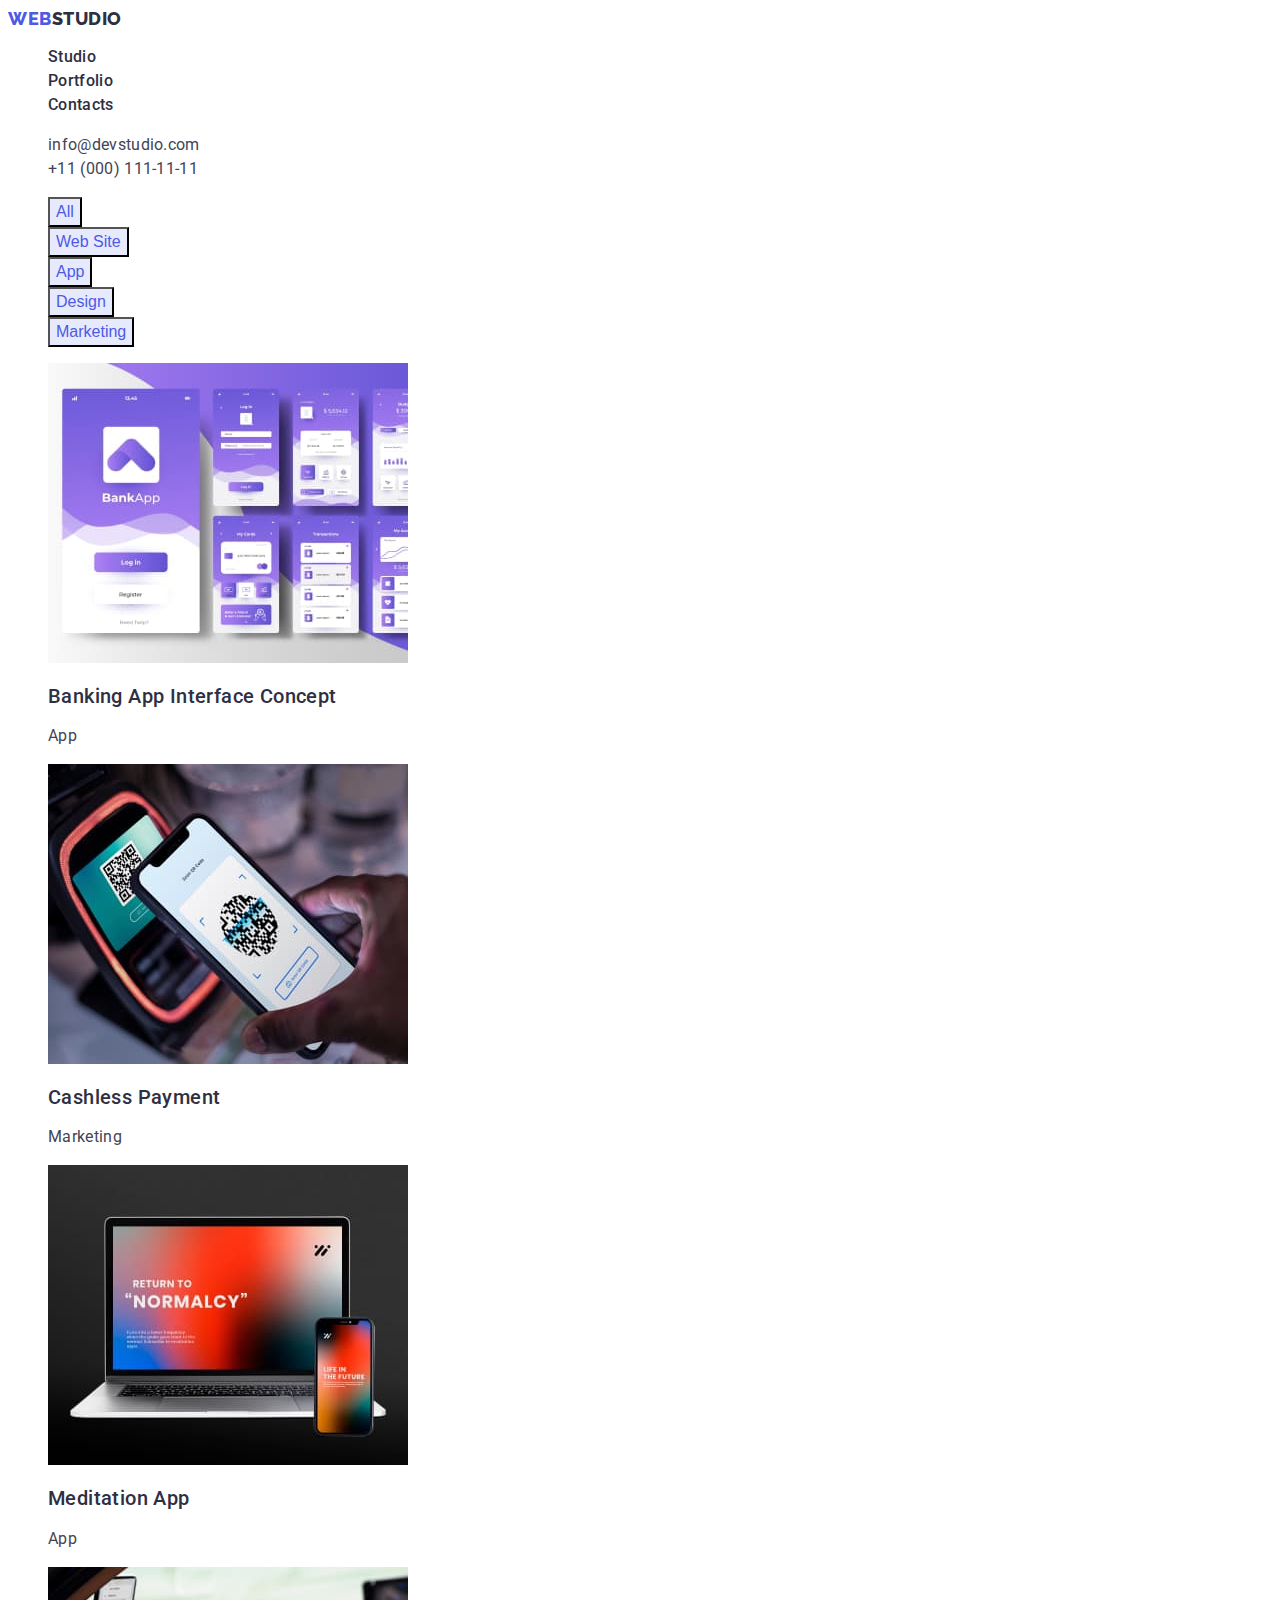
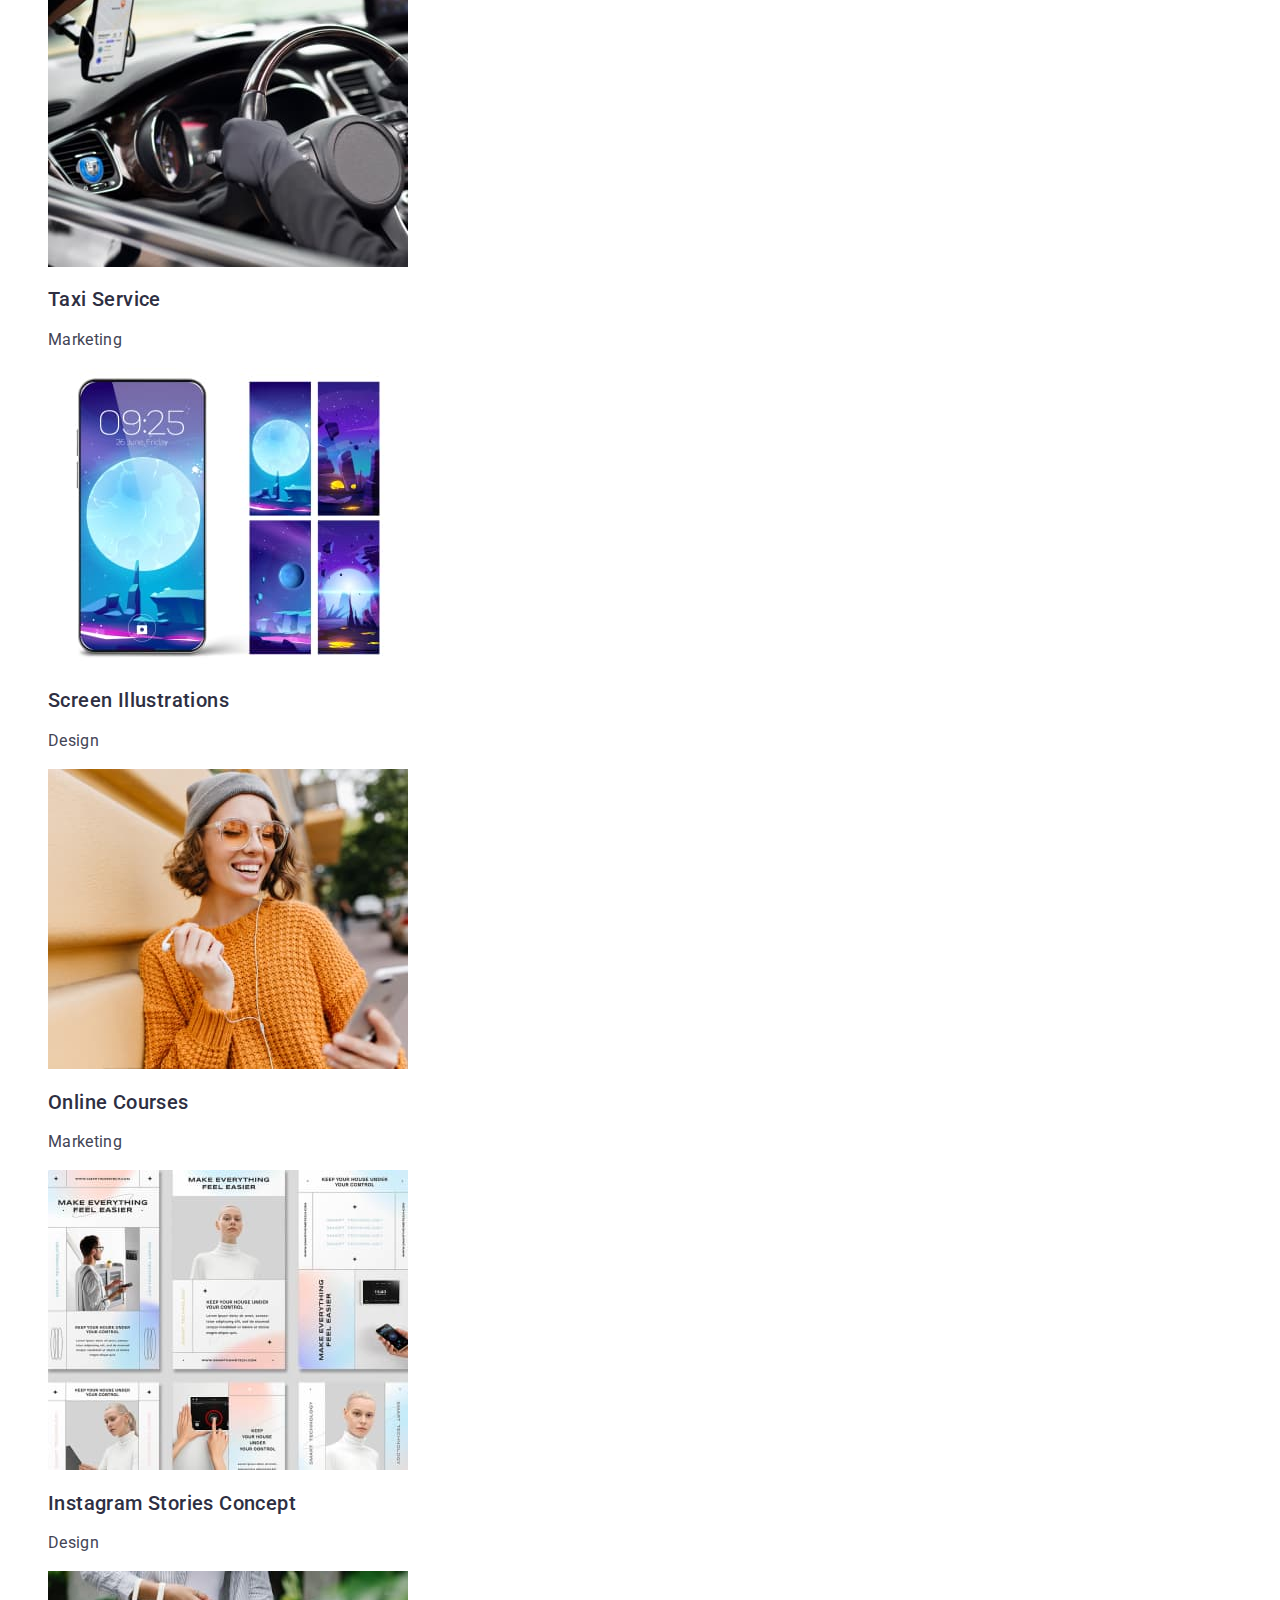
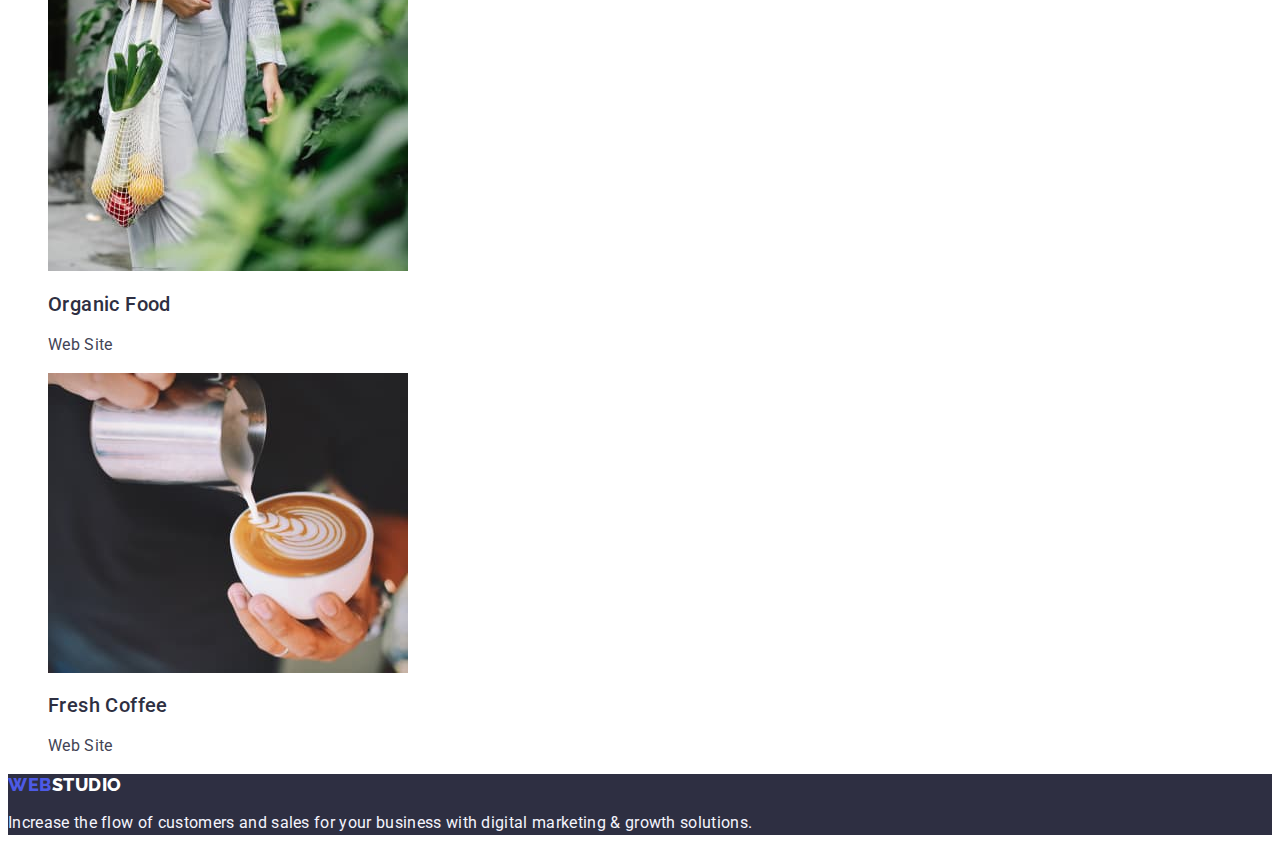
==== portfolio.html @ 4d7aeae1 "work on mistakes page 2" ====
<!DOCTYPE html>
<html lang="en">
  <head>
    <meta charset="utf-8" />
    <meta http-equiv="X-UA-Compatible" content="IE=edge" />
    <meta name="viewport" content="width-device-width, initial-scale-1.0" />
    <meta name="description" content="Effective Solutions for Your Business" />

    <link rel="preconnect" href="https://fonts.googleapis.com" />
    <link rel="preconnect" href="https://fonts.gstatic.com" crossorigin />
    <link
      href="https://fonts.googleapis.com/css2?family=Raleway:wght@800&family=Roboto:wght@400;500;700;900&display=swap"
      rel="stylesheet"
    />

    <link rel="stylesheet" href="./CSS/styles.css" />
    <title>Web Studio</title>
  </head>

  <body class="body">
    <!--Header section-->
    <header>
      <nav>
        <a class="logo link" href="./index.html"
          >Web<span class="logo-span link">Studio</span></a
        >
        <ul class="list">
          <li>
            <a class="header-nav link" href="./index.html">Studio</a>
          </li>
          <li>
            <a class="header-nav link" href="./portfolio.html">Portfolio</a>
          </li>
          <li>
            <a class="header-nav link" href="">Contacts</a>
          </li>
        </ul>
      </nav>

      <address>
        <ul class="list">
          <li>
            <a class="header-adress link" href="mailto:info@devstudio.com"
              >info@devstudio.com</a
            >
          </li>
          <li>
            <a class="header-adress link" href="tel:+110001111111"
              >+11 (000) 111-11-11</a
            >
          </li>
        </ul>
      </address>
    </header>

    <!--Main blok-->
    <main>
      <!--<h1>Portfolio</h1>-->
      <!--Section button -->
      <section-portfolio>
        <ul class="portfolio list">
          <li><button type="button" class="button">All</button></li>
          <li><button type="button" class="button">Web Site</button></li>
          <li><button type="button" class="button">App</button></li>
          <li><button type="button" class="button">Design</button></li>
          <li><button type="button" class="button">Marketing</button></li>
        </ul>
      </section-portfolio>
      <!--Projects -->
      <section>
        <ul class="list">
          <li>
            <img
              src="./images/projects/img1.jpg"
              alt="Banking App Interface Concept"
              width="360"
              height="300"
            />
            <h2 class="projects-title">Banking App Interface Concept</h2>
            <p class="projects-text">App</p>
          </li>
          <li>
            <img
              src="./images/projects/img2.jpg"
              alt="phone screen app"
              width="360"
              height="300"
            />
            <h2 class="projects-title">Cashless Payment</h2>
            <p class="projects-text">Marketing</p>
          </li>
          <li>
            <img
              src="./images/projects/img3.jpg"
              alt="app on laptop screen"
              width="360"
              height="300"
            />
            <h2 class="projects-title">Meditation App</h2>
            <p class="projects-text">App</p>
          </li>
          <li>
            <img
              src="./images/projects/img4.jpg"
              alt="taxi salon"
              width="360"
              height="300"
            />
            <h2 class="projects-title">Taxi Service</h2>
            <p class="projects-text">Marketing</p>
          </li>
          <li>
            <img
              src="./images/projects/img5.jpg"
              alt="drawing for wallpaper on the phone"
              width="360"
              height="300"
            />
            <h2 class="projects-title">Screen Illustrations</h2>
            <p class="projects-text">Design</p>
          </li>
          <li>
            <img
              src="./images/projects/img6.jpg"
              alt="girl in an orange sweater listening to the player"
              width="360"
              height="300"
            />
            <h2 class="projects-title">Online Courses</h2>
            <p class="projects-text">Marketing</p>
          </li>
          <li>
            <img
              src="./images/projects/img7.jpg"
              alt="concept of image layout for instagram page"
              width="360"
              height="300"
            />
            <h2 class="projects-title">Instagram Stories Concept</h2>
            <p class="projects-text">Design</p>
          </li>
          <li>
            <img
              src="./images/projects/img8.jpg"
              alt="girl carries a bag with organic food"
              width="360"
              height="300"
            />
            <h2 class="projects-title">Organic Food</h2>
            <p class="projects-text">Web Site</p>
          </li>
          <li>
            <img
              src="./images/projects/img9.jpg"
              alt="barista pouring milk into a cup of coffee"
              width="360"
              height="300"
            />
            <h2 class="projects-title">Fresh Coffee</h2>
            <p class="projects-text">Web Site</p>
          </li>
        </ul>
      </section>
    </main>

    <!--Footer section-->
    <footer class="footer">
      <a class="logo link" href="./index.html"
        >Web<span class="footer-span">Studio</span></a
      >
      <p class="footer-text">
        Increase the flow of customers and sales for your business with digital
        marketing & growth solutions.
      </p>
    </footer>
  </body>
</html>
---- CSS/styles.css ----
:root {
  --logo-color: #4d5ae5;
  --pressed-state-color: #404bbf;
  --dark-blue-color: #2e2f42;
  --text-color: #434455;
  --close-to-white-color: #f4f4fd;
  --white-color: #ffffff;
}

/*PAGE 1*/
.body {
  font-family: 'Roboto', sans-serif;
  font-style: normal;
  font-weight: 400;
  background-color: var(--white-color);
}

/*header*/

.logo {
  font-family: 'Raleway';
  font-weight: 800;
  font-size: 18px;
  line-height: 1.17;
  display: flex;
  align-items: center;
  letter-spacing: 0.03em;
  text-transform: uppercase;
  color: var(--logo-color);
}

.logo-span {
  font-family: 'Raleway';
  color: var(--dark-blue-color);
}

.link {
  text-decoration: none;
}

.list {
  list-style: none;
}

.header-nav {
  font-style: normal;
  font-weight: 500;
  font-size: 16px;
  line-height: 1.5;
  letter-spacing: 0.02em;
  color: var(--dark-blue-color);
}

.header-nav:hover,
.header-nav:focus {
  color: var(--pressed-state-color);
}

.header-adress {
  font-style: normal;
  font-weight: 400;
  font-size: 16px;
  line-height: 1.5;
  letter-spacing: 0.02em;
  color: var(--text-color);
}

.header-adress:hover,
.header-adress:focus {
  color: var(--pressed-state-color);
}

/*main*/

.hero {
  background-color: var(--dark-blue-color);
}

.hero-title {
  font-style: normal;
  font-weight: 700;
  font-size: 56px;
  line-height: 1.07;
  text-align: center;
  letter-spacing: 0.02em;
  color: var(--white-color);
}

.hero-button {
  font-family: 'Roboto', sans-serif;
  font-style: normal;
  font-weight: 500;
  font-size: 16px;
  line-height: 1.5;
  letter-spacing: 0.04em;
  color: var(--white-color);
  background-color: var(--logo-color);
  cursor: pointer;
}

.hero-button:hover,
.hero-button:focus {
  background-color: var(--pressed-state-color);
}

.advantages-title {
  font-weight: 500;
  font-size: 20px;
  line-height: 1.2;
  letter-spacing: 0.02em;
  color: var(--dark-blue-color);
}

.advantages-text {
  font-weight: 400;
  font-size: 16px;
  line-height: 1.5;
  letter-spacing: 0.02em;
  color: var(--text-color);
}

.image-title {
  font-weight: 700;
  font-size: 36px;
  line-height: 1.11;
  text-align: center;
  letter-spacing: 0.02em;
  text-transform: capitalize;
  color: var(--dark-blue-color);
}

.team {
  background-color: var(--close-to-white-color);
}

.team-title {
  font-weight: 700;
  font-size: 36px;
  line-height: 1.11;
  text-align: center;
  letter-spacing: 0.02em;
  text-transform: capitalize;
  color: var(--dark-blue-color);
}

.team-names {
  font-weight: 500;
  font-size: 20px;
  line-height: 1.2;
  letter-spacing: 0.02em;
  color: var(--dark-blue-color);
}

.team-position {
  font-weight: 400;
  font-size: 16px;
  line-height: 1.5;
  letter-spacing: 0.02em;
  color: var(--text-color);
}

.team-list-color {
  background-color: var(--white-color);
}

/*footer*/

.footer {
  background-color: var(--dark-blue-color);
}

.footer-span {
  color: var(--white-color);
}

.footer-text {
  font-weight: 400;
  font-size: 16px;
  line-height: 1.5;
  letter-spacing: 0.02em;
  color: var(--close-to-white-color);
}

/*PAGE 2*/

.portfolio .button {
  font-style: normal;
  font-weight: 500;
  font-size: 16px;
  line-height: 24px;
  color: #4d5ae5;
  background-color: #e7e9fc;
}

.portfolio .button:hover,
.portfolio .button:active {
  font-style: normal;
  font-weight: 500;
  font-size: 16px;
  line-height: 24px;
  color: #ffffff;
  background-color: #404bbf;
}

.projects-title {
  font-weight: 500;
  font-size: 20px;
  line-height: 1.2;
  letter-spacing: 0.02em;
  color: var(--dark-blue-color);
}

.projects-text {
  font-weight: 400;
  font-size: 16px;
  line-height: 1.5;
  letter-spacing: 0.02em;
  color: var(--text-color);
}
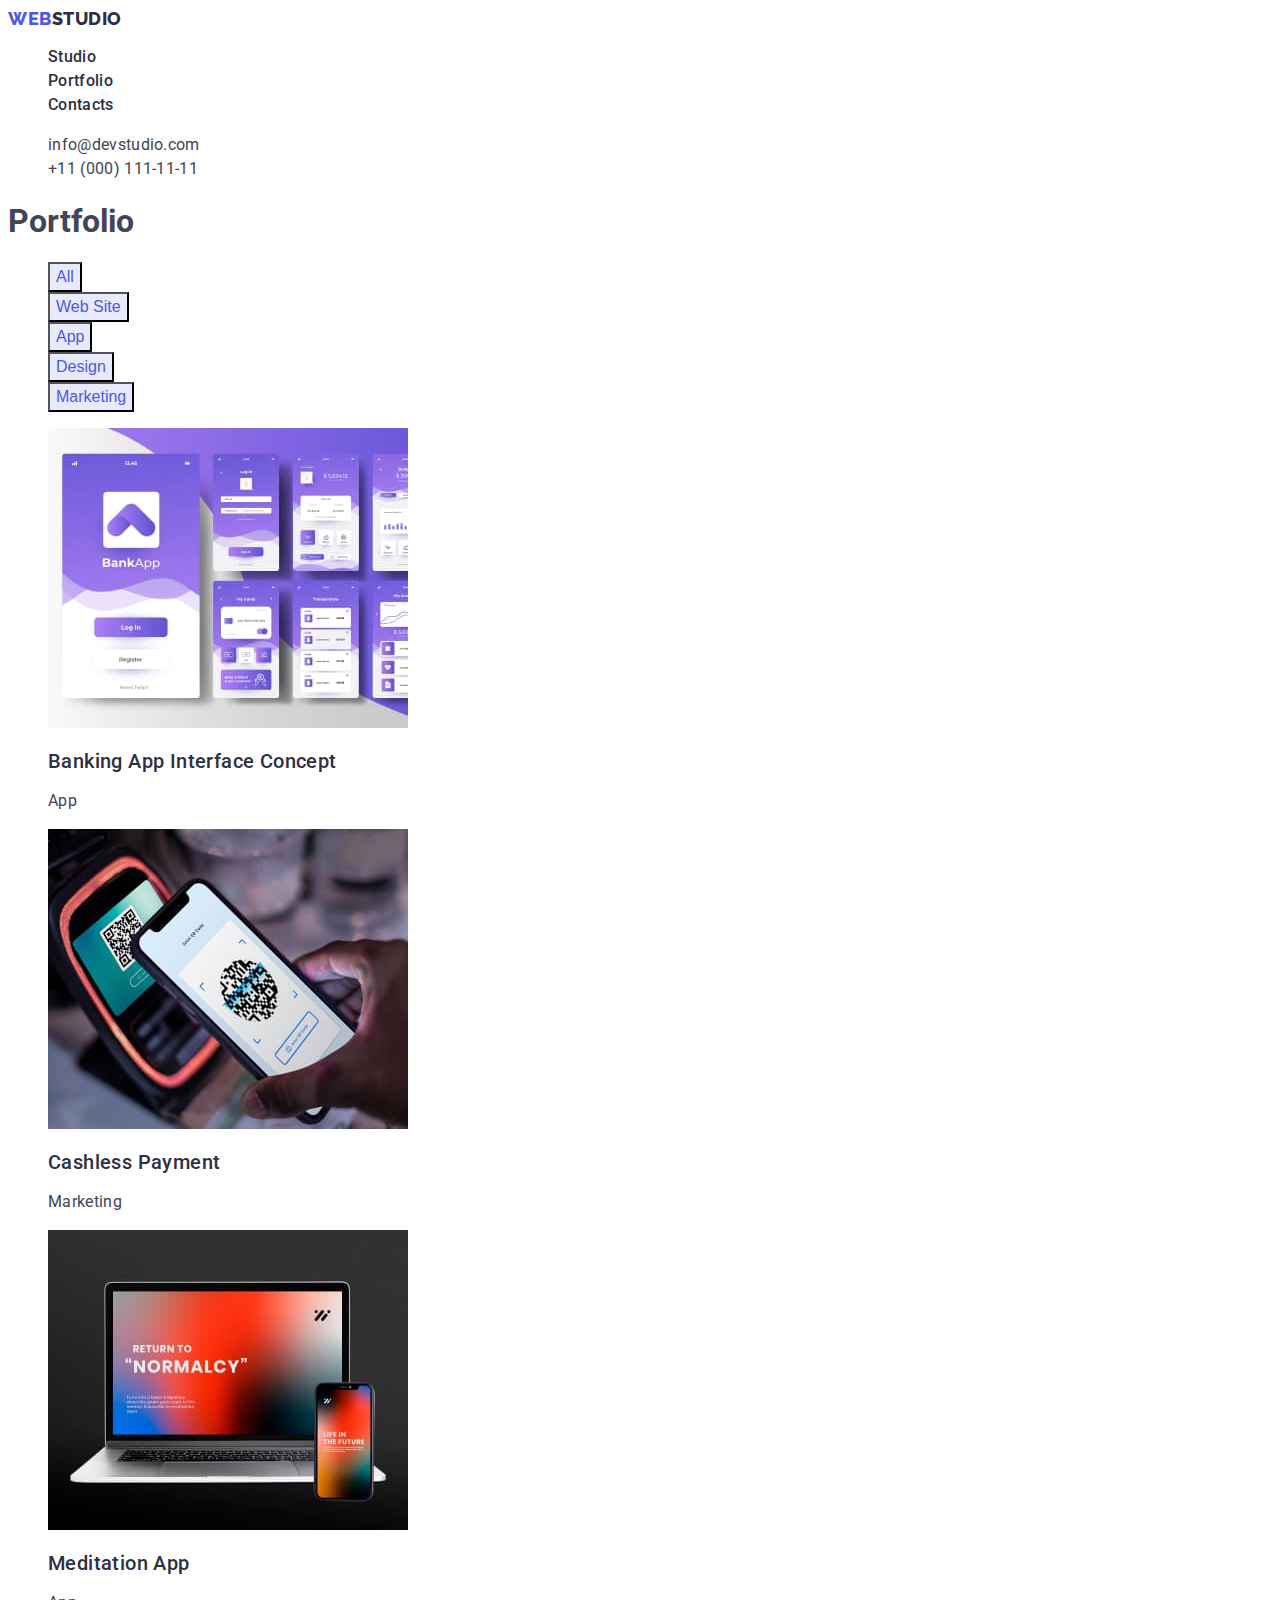
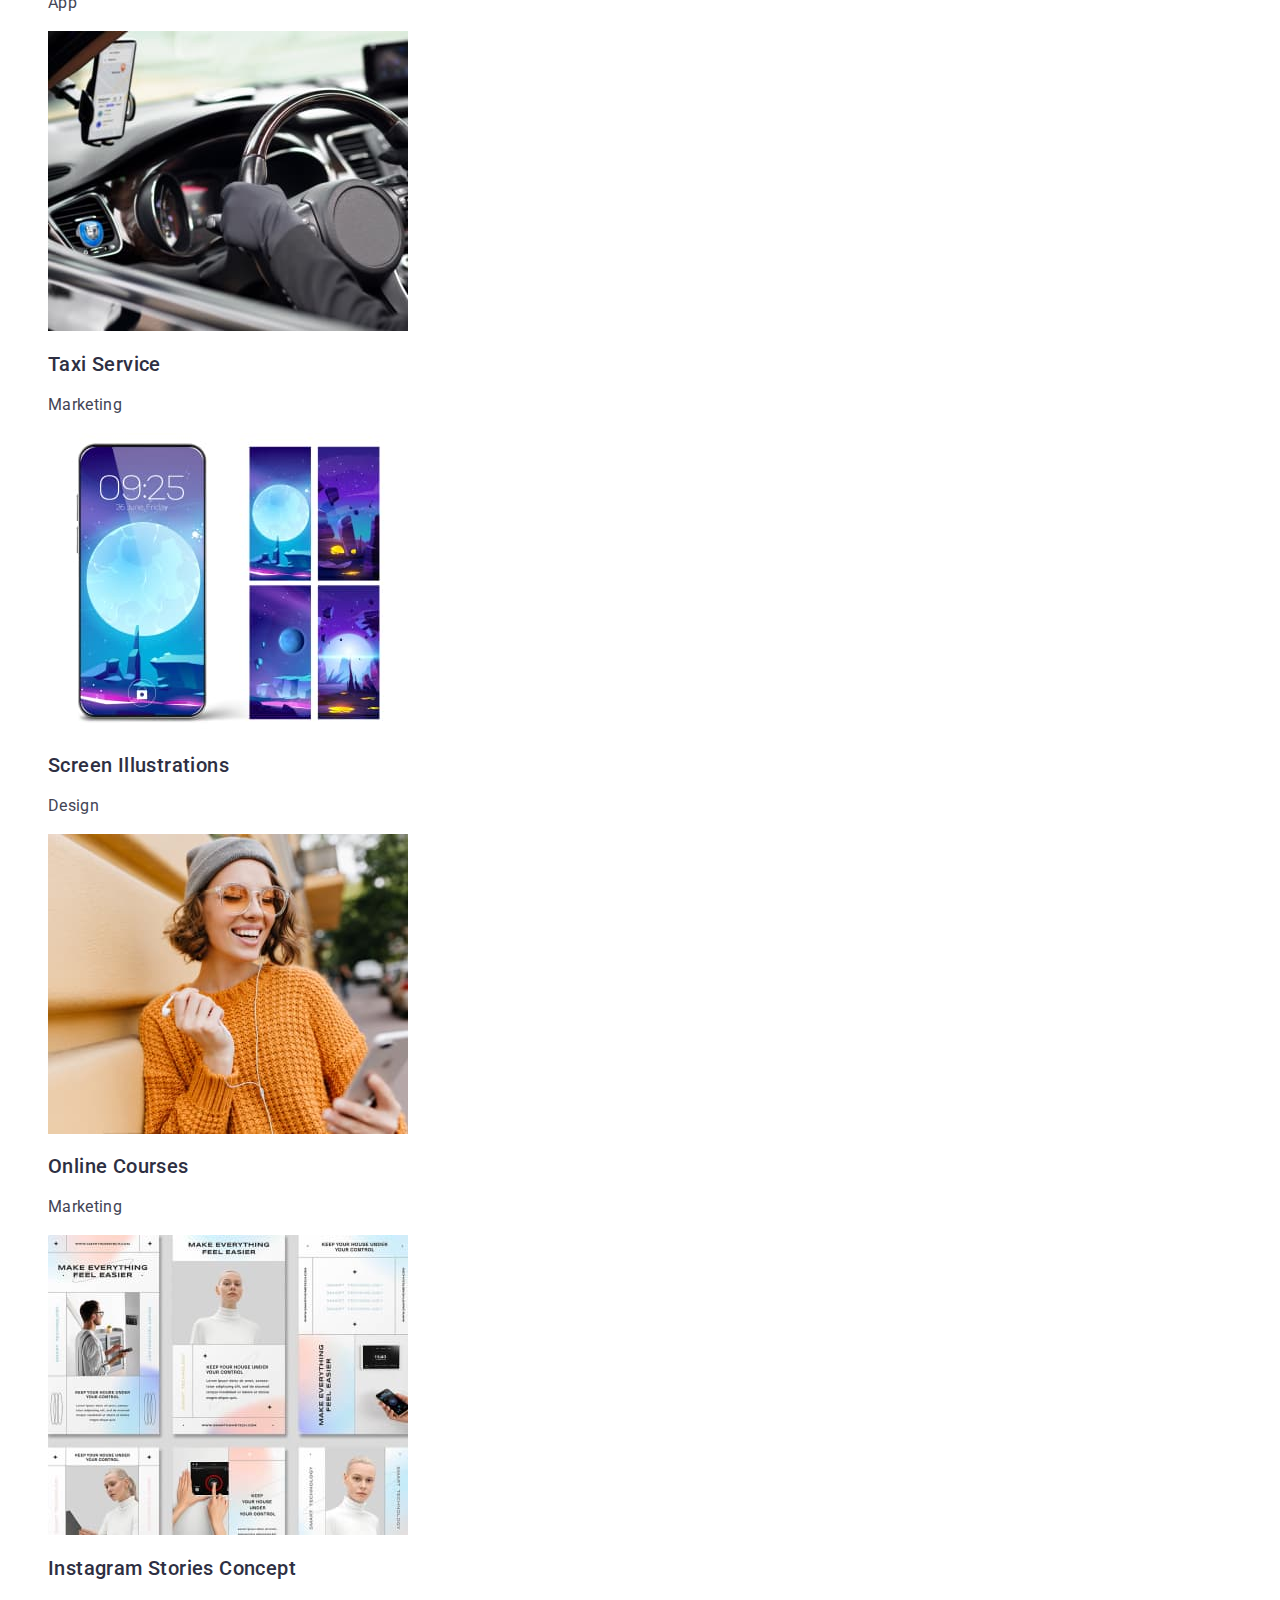
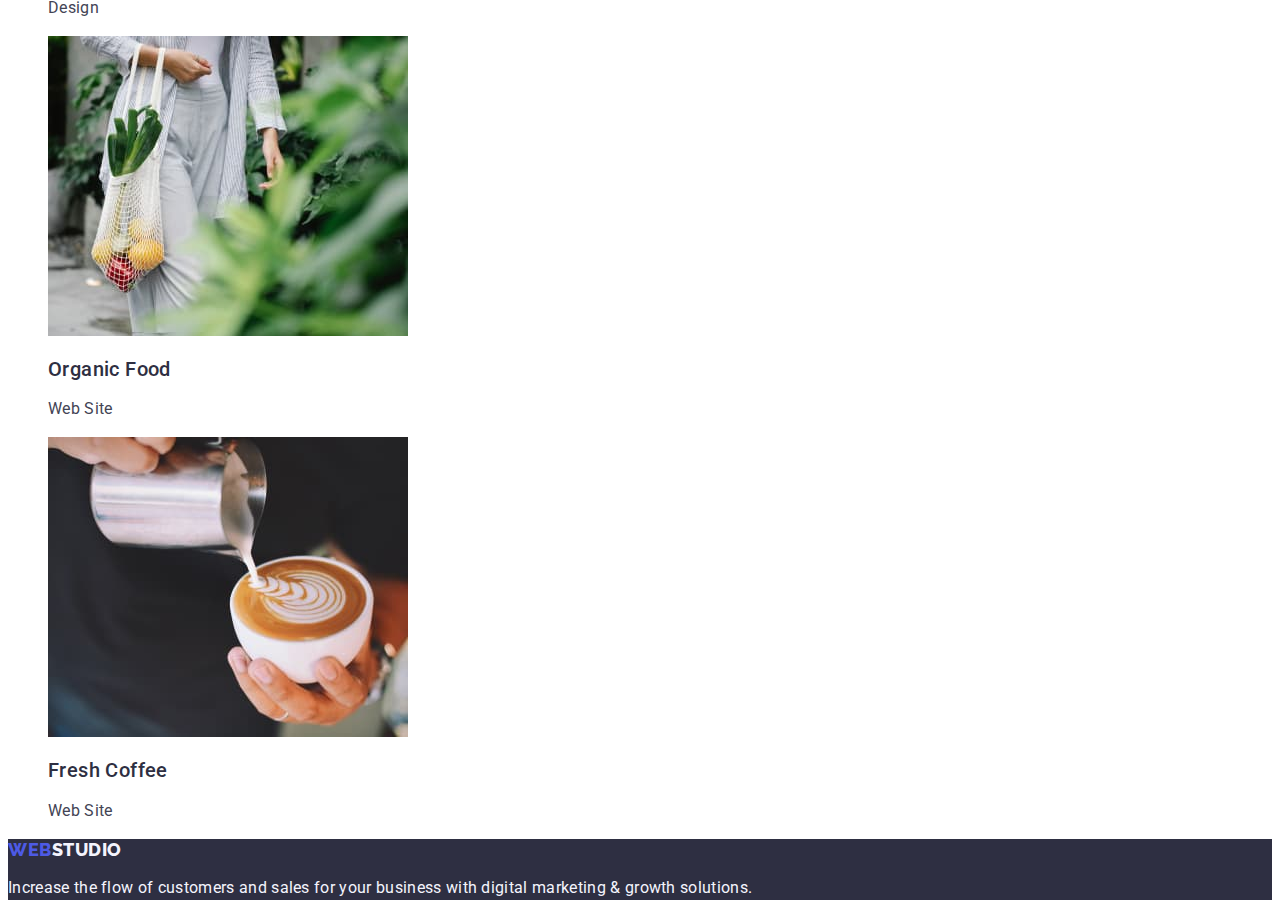
==== commit 2a8e06c7: "w o m 5" ====
--- a/portfolio.html
+++ b/portfolio.html
@@ -37,7 +37,7 @@
         </ul>
       </nav>
 
-      <address>
+      <address class="adress-style">
         <ul class="list">
           <li>
             <a class="header-adress link" href="mailto:info@devstudio.com"
@@ -55,7 +55,7 @@
 
     <!--Main blok-->
     <main>
-      <!--<h1>Portfolio</h1>-->
+      <h1>Portfolio</h1>
       <!--Section button -->
       <section-portfolio>
         <ul class="portfolio list">
--- a/CSS/styles.css
+++ b/CSS/styles.css
@@ -12,13 +12,14 @@
   font-family: 'Roboto', sans-serif;
   font-style: normal;
   font-weight: 400;
+  color: var(--text-color);
   background-color: var(--white-color);
 }
 
 /*header*/
 
 .logo {
-  font-family: 'Raleway';
+  font-family: 'Raleway', sans-serif;
   font-weight: 800;
   font-size: 18px;
   line-height: 1.17;
@@ -56,8 +57,11 @@
   color: var(--pressed-state-color);
 }
 
+.adress-style {
+  font-style: normal;
+}
+
 .header-adress {
-  font-style: normal;
   font-weight: 400;
   font-size: 16px;
   line-height: 1.5;
@@ -170,7 +174,7 @@
 }
 
 .footer-span {
-  color: var(--white-color);
+  color: var(--close-to-white-color);
 }
 
 .footer-text {
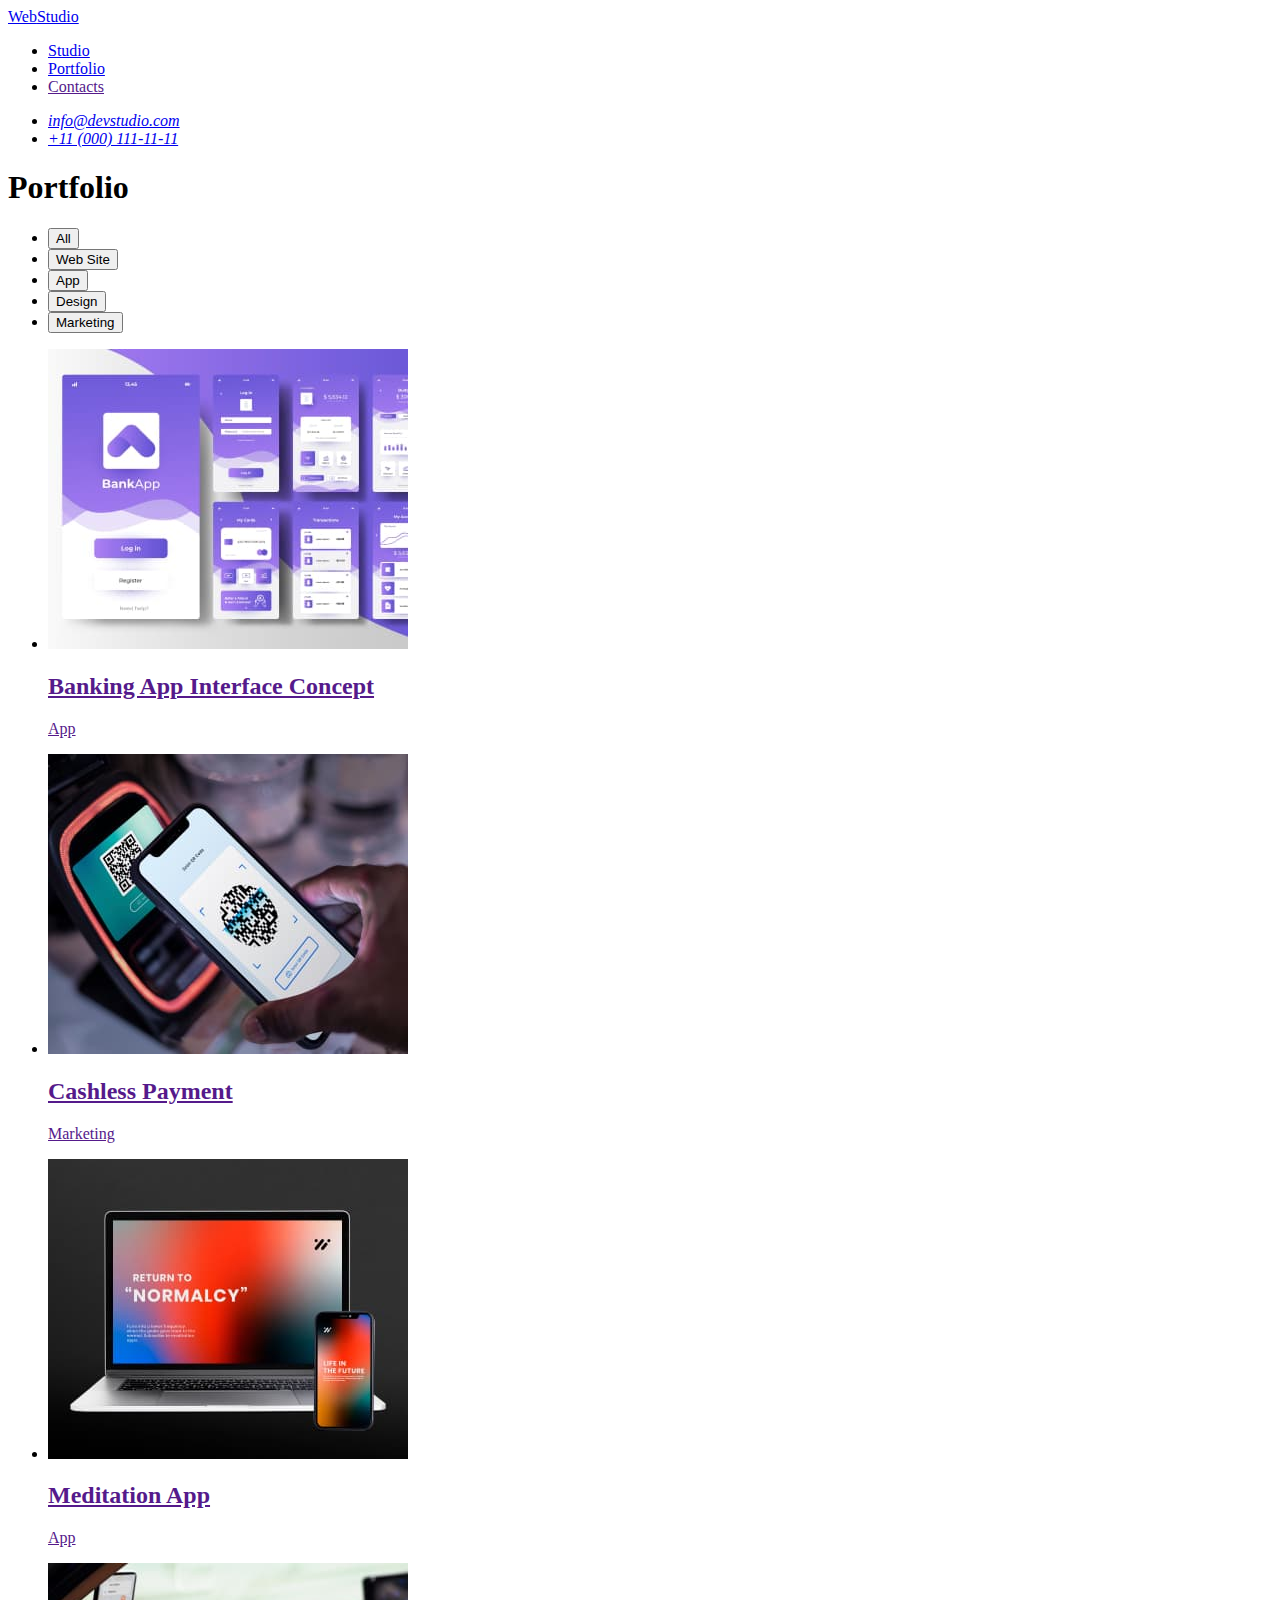
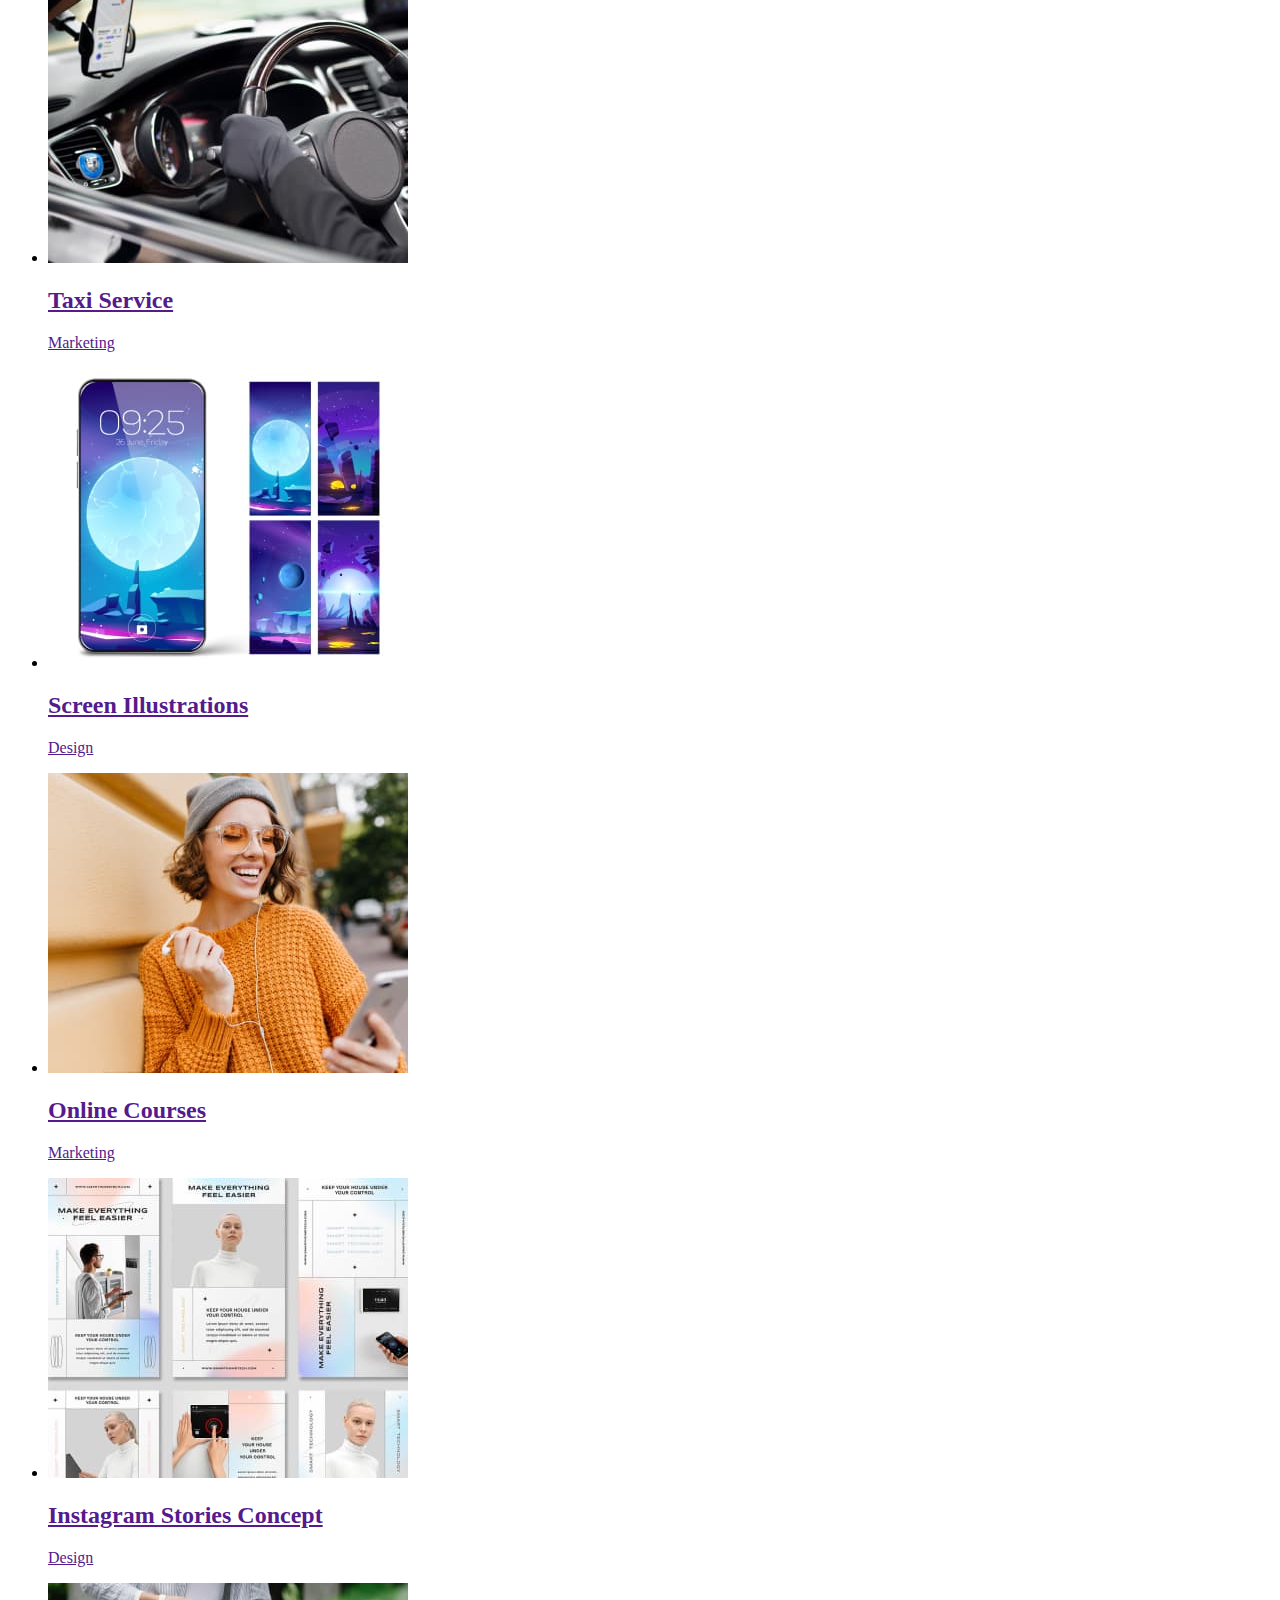
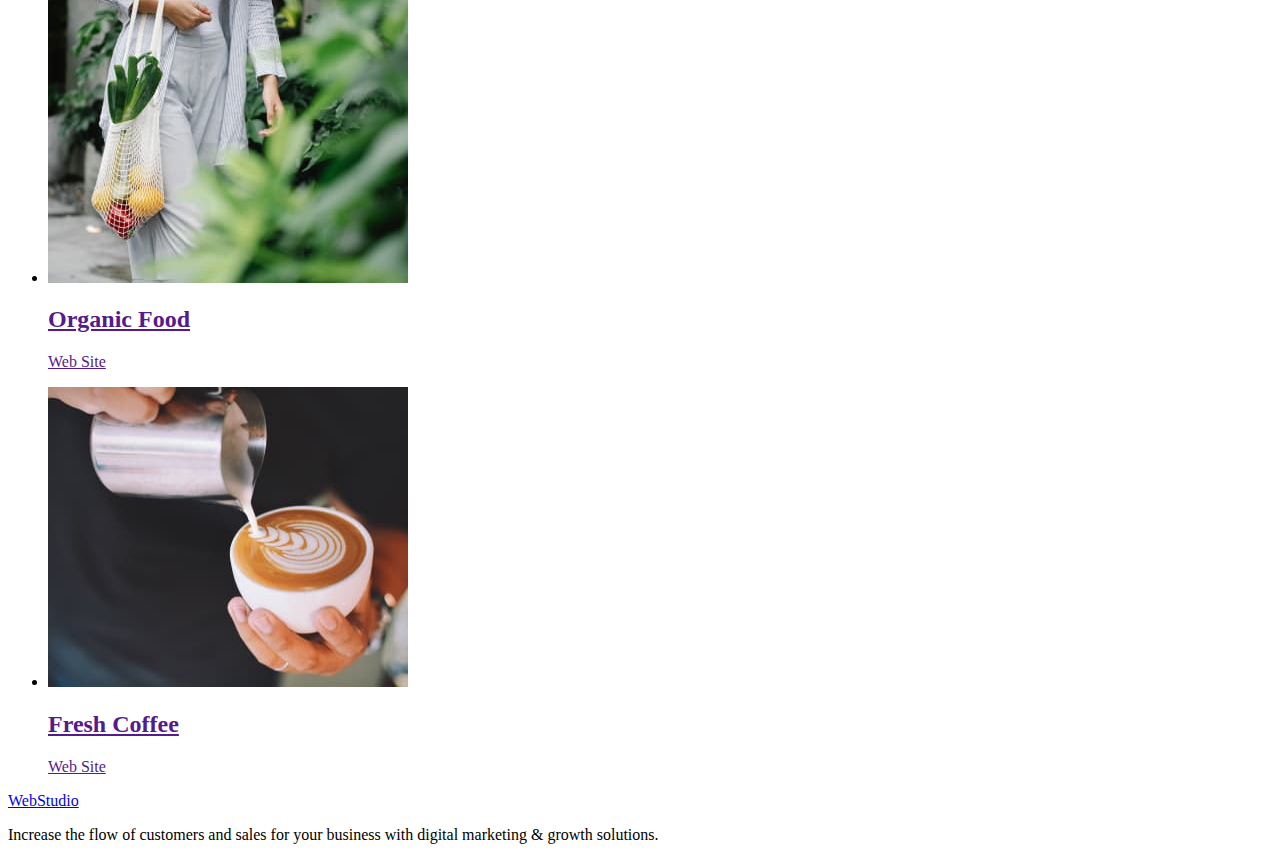
==== commit abea422c: "+ link css" ====
--- a/portfolio.html
+++ b/portfolio.html
@@ -13,11 +13,11 @@
       rel="stylesheet"
     />
 
-    <link rel="stylesheet" href="./CSS/styles.css" />
+    <link rel="stylesheet" href="./css/styles.css" />
     <title>Web Studio</title>
   </head>
 
-  <body class="body">
+  <body>
     <!--Header section-->
     <header>
       <nav>
@@ -55,9 +55,10 @@
 
     <!--Main blok-->
     <main>
-      <h1>Portfolio</h1>
-      <!--Section button -->
-      <section-portfolio>
+      <section>
+        <h1>Portfolio</h1>
+        <!--Section button -->
+
         <ul class="portfolio list">
           <li><button type="button" class="button">All</button></li>
           <li><button type="button" class="button">Web Site</button></li>
@@ -65,99 +66,126 @@
           <li><button type="button" class="button">Design</button></li>
           <li><button type="button" class="button">Marketing</button></li>
         </ul>
-      </section-portfolio>
-      <!--Projects -->
-      <section>
+
+        <!--Projects -->
+
         <ul class="list">
           <li>
-            <img
-              src="./images/projects/img1.jpg"
-              alt="Banking App Interface Concept"
-              width="360"
-              height="300"
-            />
-            <h2 class="projects-title">Banking App Interface Concept</h2>
-            <p class="projects-text">App</p>
-          </li>
-          <li>
-            <img
-              src="./images/projects/img2.jpg"
-              alt="phone screen app"
-              width="360"
-              height="300"
-            />
-            <h2 class="projects-title">Cashless Payment</h2>
-            <p class="projects-text">Marketing</p>
-          </li>
-          <li>
-            <img
-              src="./images/projects/img3.jpg"
-              alt="app on laptop screen"
-              width="360"
-              height="300"
-            />
-            <h2 class="projects-title">Meditation App</h2>
-            <p class="projects-text">App</p>
-          </li>
-          <li>
-            <img
-              src="./images/projects/img4.jpg"
-              alt="taxi salon"
-              width="360"
-              height="300"
-            />
-            <h2 class="projects-title">Taxi Service</h2>
-            <p class="projects-text">Marketing</p>
-          </li>
-          <li>
-            <img
-              src="./images/projects/img5.jpg"
-              alt="drawing for wallpaper on the phone"
-              width="360"
-              height="300"
-            />
-            <h2 class="projects-title">Screen Illustrations</h2>
-            <p class="projects-text">Design</p>
-          </li>
-          <li>
-            <img
-              src="./images/projects/img6.jpg"
-              alt="girl in an orange sweater listening to the player"
-              width="360"
-              height="300"
-            />
-            <h2 class="projects-title">Online Courses</h2>
-            <p class="projects-text">Marketing</p>
-          </li>
-          <li>
-            <img
-              src="./images/projects/img7.jpg"
-              alt="concept of image layout for instagram page"
-              width="360"
-              height="300"
-            />
-            <h2 class="projects-title">Instagram Stories Concept</h2>
-            <p class="projects-text">Design</p>
-          </li>
-          <li>
-            <img
-              src="./images/projects/img8.jpg"
-              alt="girl carries a bag with organic food"
-              width="360"
-              height="300"
-            />
-            <h2 class="projects-title">Organic Food</h2>
-            <p class="projects-text">Web Site</p>
-          </li>
-          <li>
-            <img
-              src="./images/projects/img9.jpg"
-              alt="barista pouring milk into a cup of coffee"
-              width="360"
-              height="300"
-            />
-            <h2 class="projects-title">Fresh Coffee</h2>
-            <p class="projects-text">Web Site</p>
+            <a class="link" href="">
+              <img
+                class="link"
+                src="./images/projects/img1.jpg"
+                alt="Banking App Interface Concept"
+                width="360"
+                height="300"
+              />
+              <h2 class="projects-title">Banking App Interface Concept</h2>
+              <p class="projects-text">App</p>
+            </a>
+          </li>
+          <li>
+            <a class="link" href="">
+              <img
+                class="link"
+                src="./images/projects/img2.jpg"
+                alt="phone screen app"
+                width="360"
+                height="300"
+              />
+              <h2 class="projects-title">Cashless Payment</h2>
+              <p class="projects-text">Marketing</p>
+            </a>
+          </li>
+          <li>
+            <a class="link" href="">
+              <img
+                class="link"
+                src="./images/projects/img3.jpg"
+                alt="app on laptop screen"
+                width="360"
+                height="300"
+              />
+              <h2 class="projects-title">Meditation App</h2>
+              <p class="projects-text">App</p>
+            </a>
+          </li>
+          <li>
+            <a class="link" href="">
+              <img
+                class="link"
+                src="./images/projects/img4.jpg"
+                alt="taxi salon"
+                width="360"
+                height="300"
+              />
+              <h2 class="projects-title">Taxi Service</h2>
+              <p class="projects-text">Marketing</p>
+            </a>
+          </li>
+          <li>
+            <a class="link" href="">
+              <img
+                class="link"
+                src="./images/projects/img5.jpg"
+                alt="drawing for wallpaper on the phone"
+                width="360"
+                height="300"
+              />
+              <h2 class="projects-title">Screen Illustrations</h2>
+              <p class="projects-text">Design</p>
+            </a>
+          </li>
+          <li>
+            <a class="link" href="">
+              <img
+                class="link"
+                src="./images/projects/img6.jpg"
+                alt="girl in an orange sweater listening to the player"
+                width="360"
+                height="300"
+              />
+              <h2 class="projects-title">Online Courses</h2>
+              <p class="projects-text">Marketing</p>
+            </a>
+          </li>
+          <li>
+            <a class="link" href="">
+              <img
+                class="link"
+                src="./images/projects/img7.jpg"
+                alt="concept of image layout for instagram page"
+                width="360"
+                height="300"
+              />
+              <h2 class="projects-title">Instagram Stories Concept</h2>
+              <p class="projects-text">Design</p>
+            </a>
+          </li>
+          <li>
+            <a class="link" href="">
+              <img
+                class="link"
+                src="./images/projects/img8.jpg"
+                alt="girl carries a bag with organic food"
+                width="360"
+                height="300"
+              />
+              <h2 class="projects-title">Organic Food</h2>
+              <p class="projects-text">Web Site</p>
+            </a>
+          </li>
+          <li>
+            <a class="link" href="">
+              <img
+                class="link"
+                src="./images/projects/img9.jpg"
+                alt="barista pouring milk into a cup of coffee"
+                width="360"
+                height="300"
+              />
+              <h2 class="projects-title">Fresh Coffee</h2>
+              <p class="projects-text">Web Site</p>
+            </a>
           </li>
         </ul>
       </section>
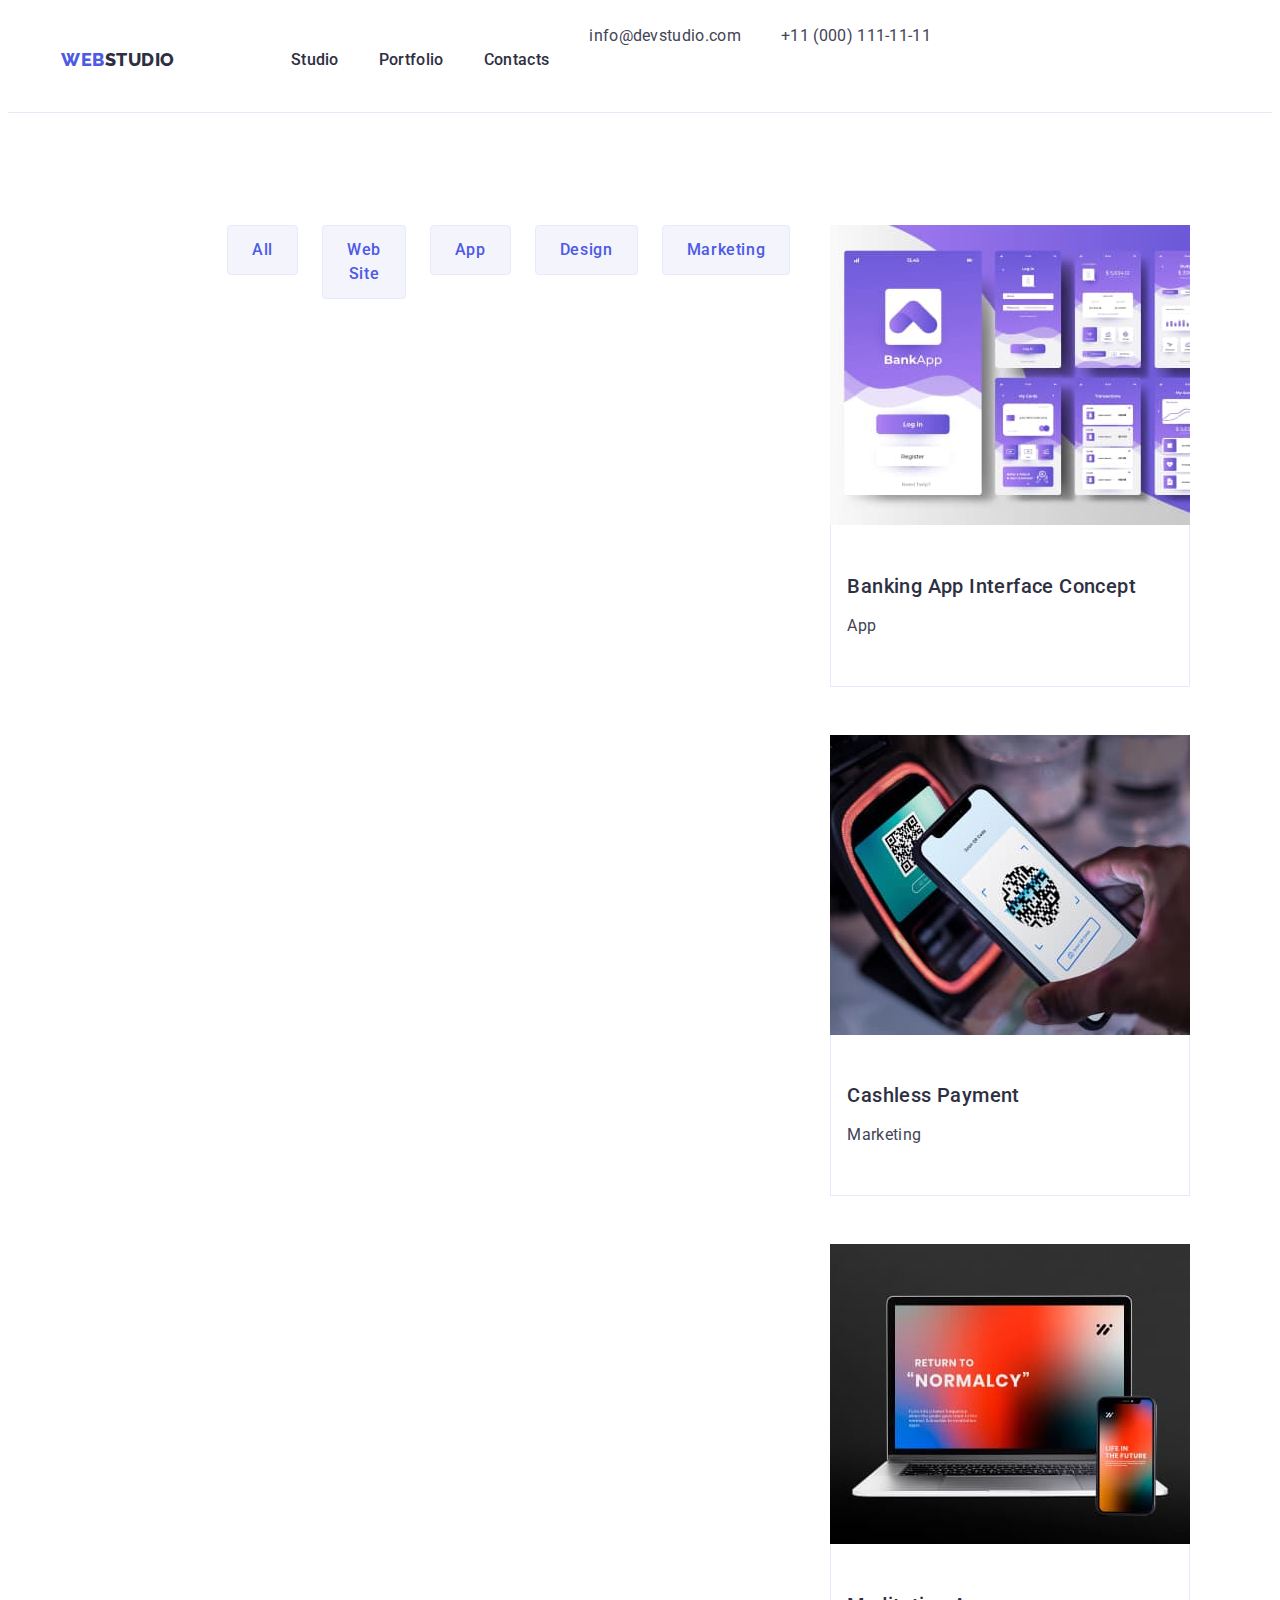
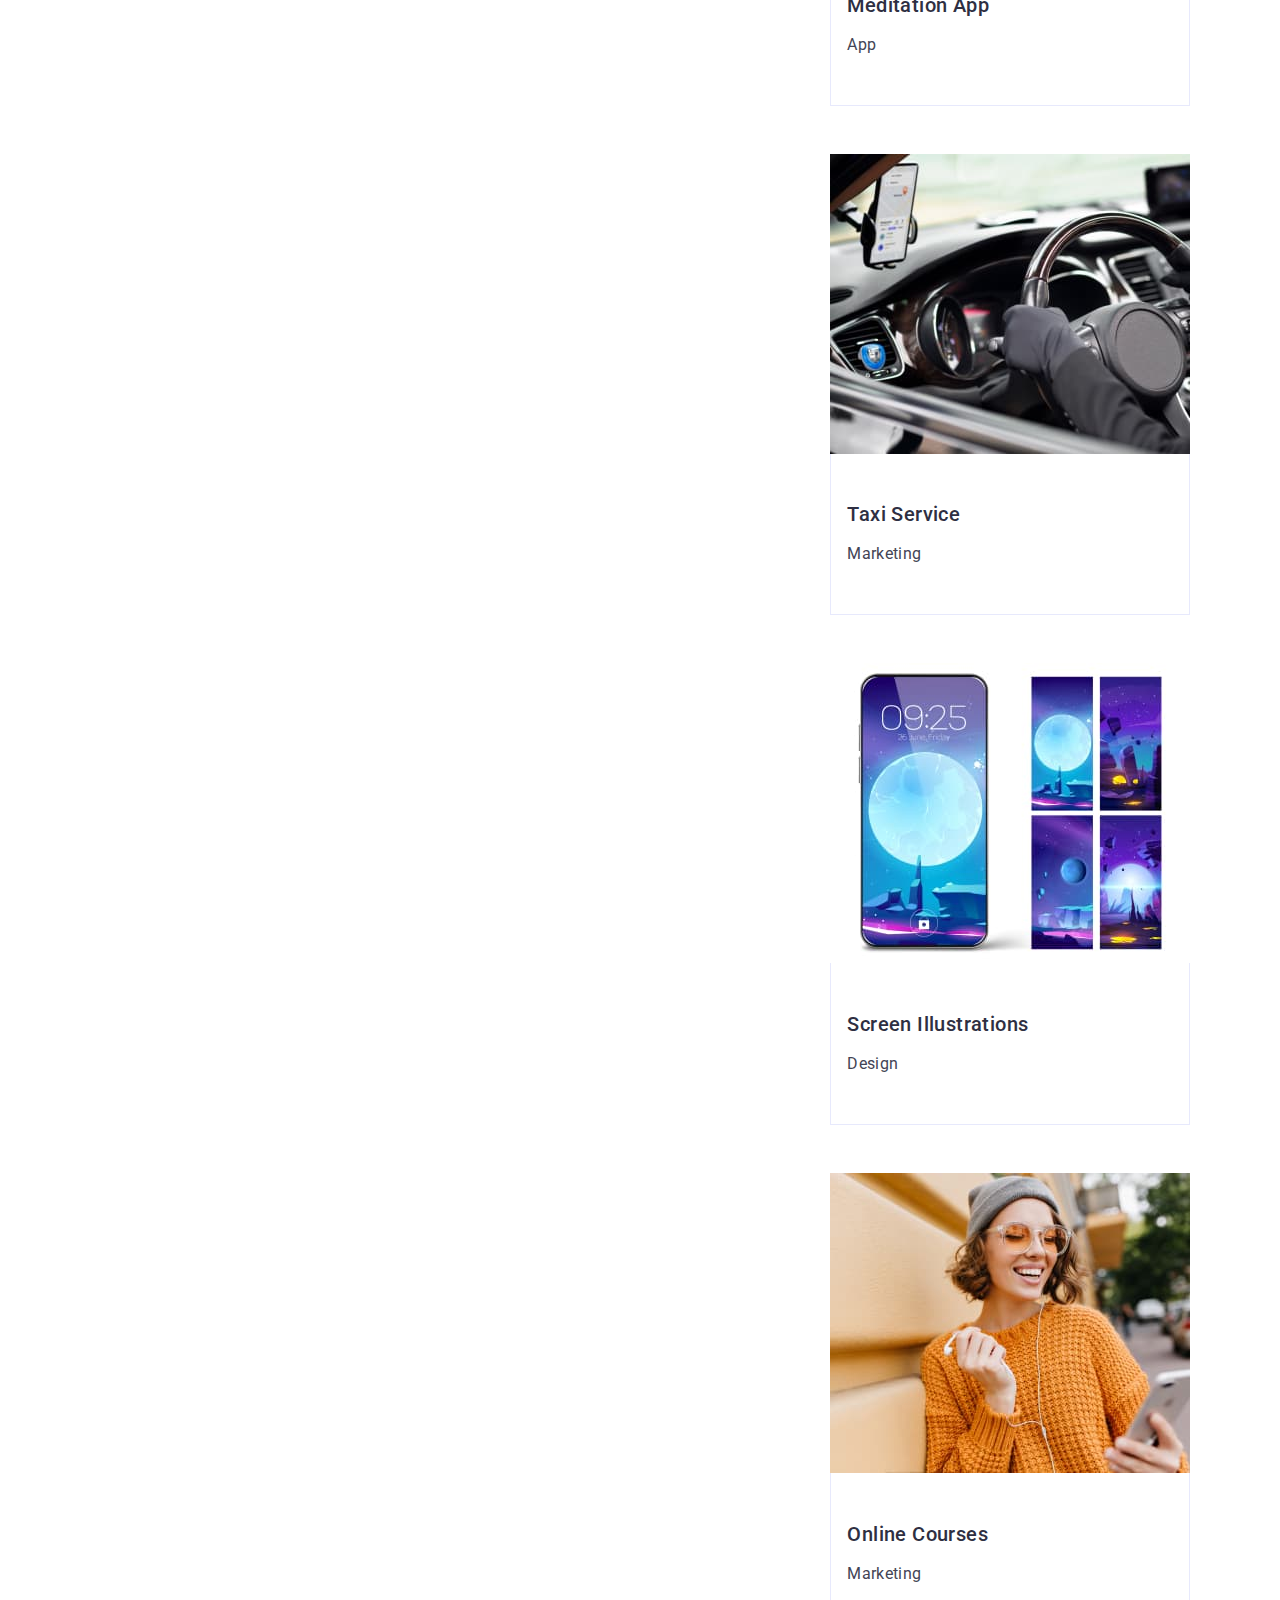
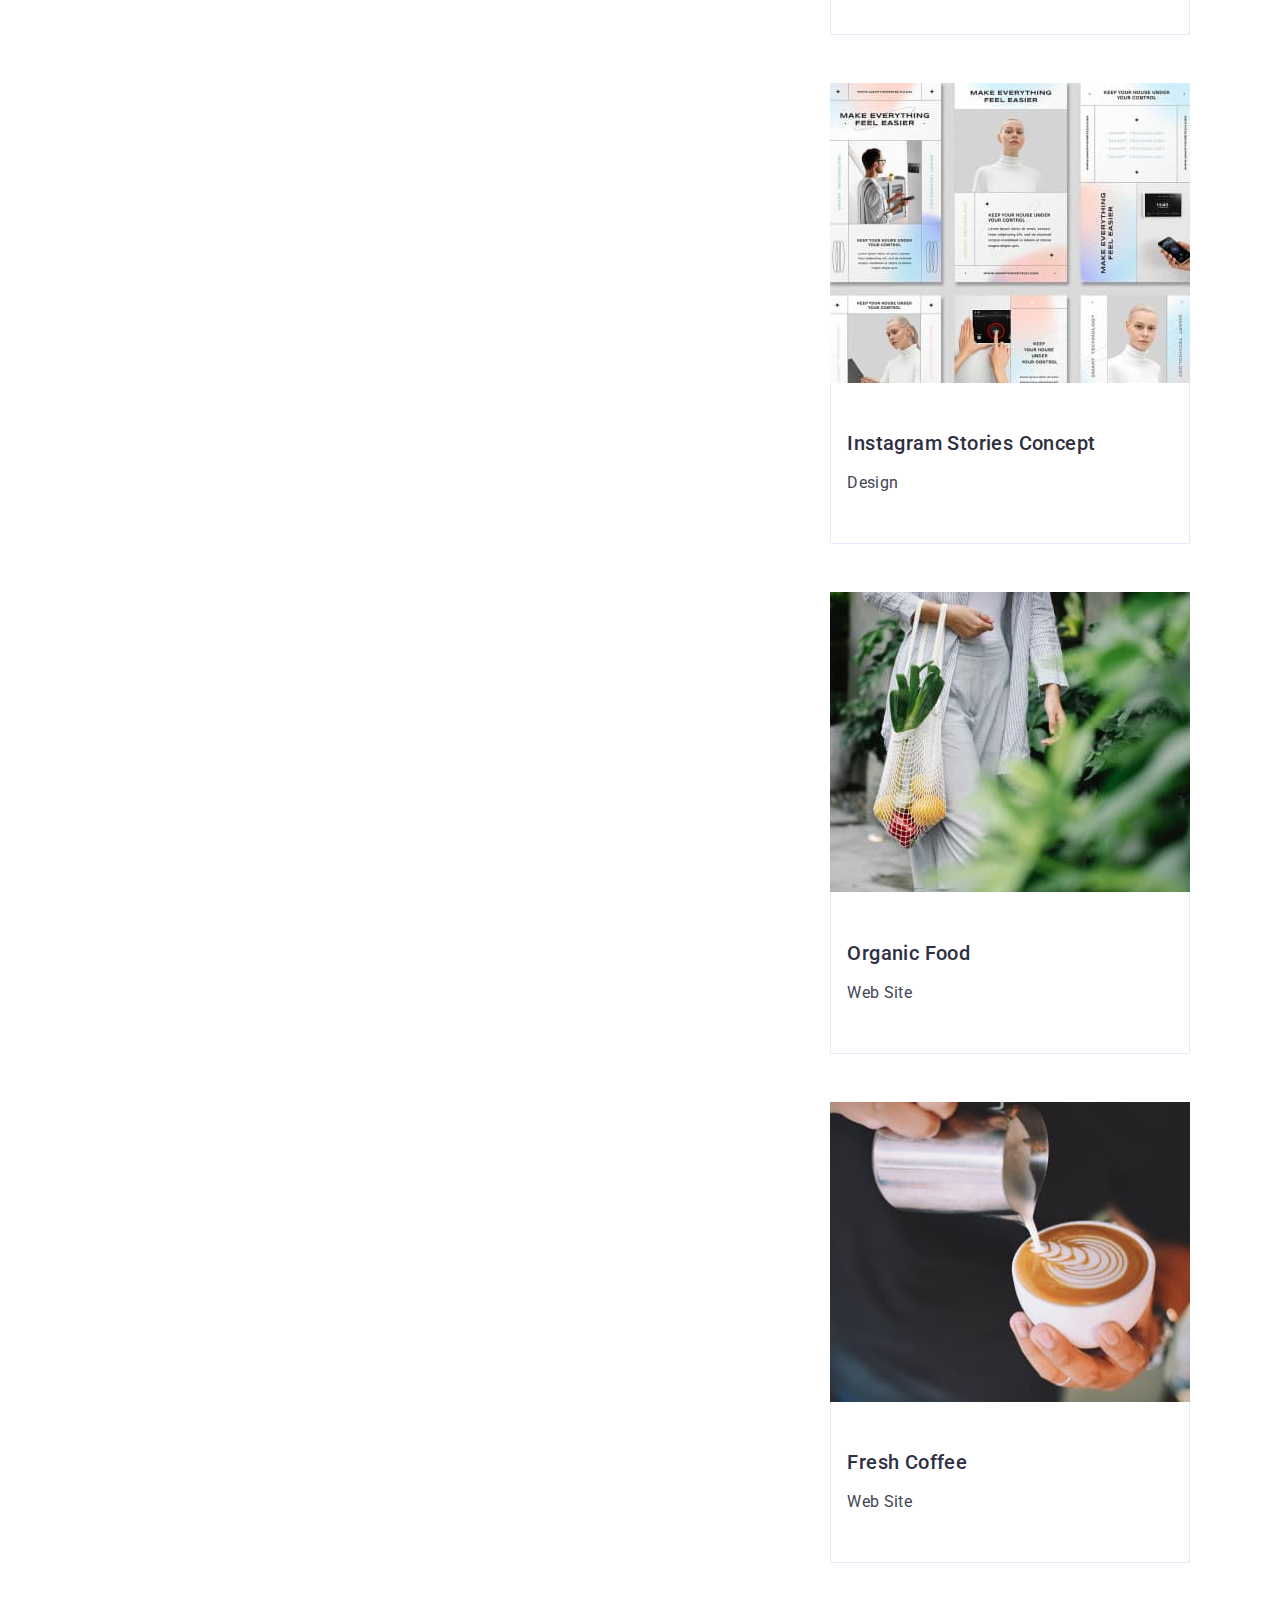
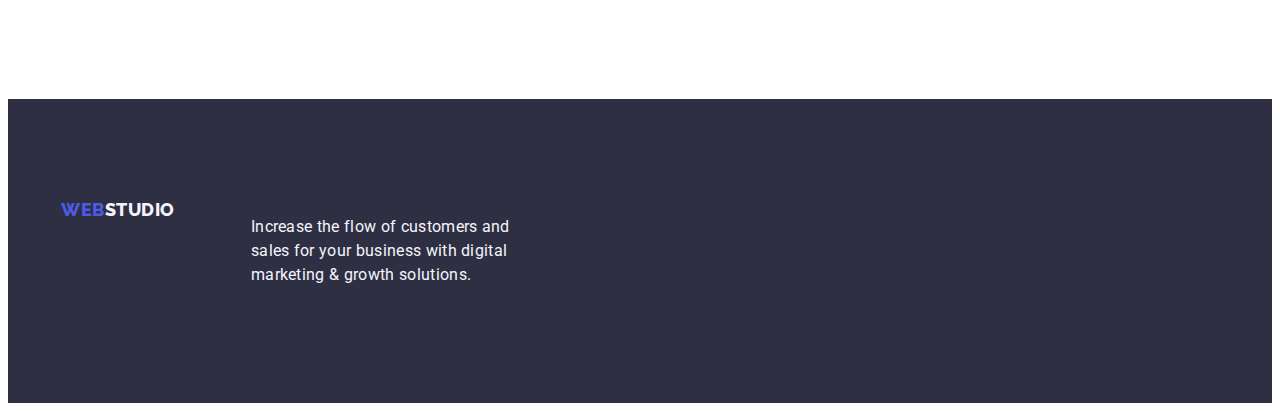
==== commit 5dd04b1b: "correction of mistakes №1" ====
--- a/portfolio.html
+++ b/portfolio.html
@@ -13,193 +13,224 @@
       rel="stylesheet"
     />
 
+    <link
+      rel="stylesheet"
+      href="https://cdnjs.cloudflare.com/ajax/libs/modern-normalize/2.0.0/modern-normalize.min.css"
+      integrity="sha512-4xo8blKMVCiXpTaLzQSLSw3KFOVPWhm/TRtuPVc4WG6kUgjH6J03IBuG7JZPkcWMxJ5huwaBpOpnwYElP/m6wg=="
+      crossorigin="anonymous"
+      referrerpolicy="no-referrer"
+    />
     <link rel="stylesheet" href="./css/styles.css" />
     <title>Web Studio</title>
   </head>
 
   <body>
     <!--Header section-->
-    <header>
-      <nav>
-        <a class="logo link" href="./index.html"
-          >Web<span class="logo-span link">Studio</span></a
-        >
-        <ul class="list">
-          <li>
-            <a class="header-nav link" href="./index.html">Studio</a>
-          </li>
-          <li>
-            <a class="header-nav link" href="./portfolio.html">Portfolio</a>
-          </li>
-          <li>
-            <a class="header-nav link" href="">Contacts</a>
-          </li>
-        </ul>
-      </nav>
-
-      <address class="adress-style">
-        <ul class="list">
-          <li>
-            <a class="header-adress link" href="mailto:info@devstudio.com"
-              >info@devstudio.com</a
-            >
-          </li>
-          <li>
-            <a class="header-adress link" href="tel:+110001111111"
-              >+11 (000) 111-11-11</a
-            >
-          </li>
-        </ul>
-      </address>
+    <header class="header">
+      <div class="container">
+        <nav class="nav">
+          <a class="logo link" href="./index.html"
+            >Web<span class="logo-span link">Studio</span></a
+          >
+          <ul class="list header-li">
+            <li>
+              <a class="header-nav link" href="./index.html">Studio</a>
+            </li>
+            <li>
+              <a class="header-nav link" href="./portfolio.html">Portfolio</a>
+            </li>
+            <li>
+              <a class="header-nav link" href="">Contacts</a>
+            </li>
+          </ul>
+        </nav>
+
+        <address class="adress-style">
+          <ul class="list header-li">
+            <li>
+              <a class="header-adress link" href="mailto:info@devstudio.com"
+                >info@devstudio.com</a
+              >
+            </li>
+            <li>
+              <a class="header-adress link" href="tel:+110001111111"
+                >+11 (000) 111-11-11</a
+              >
+            </li>
+          </ul>
+        </address>
+      </div>
     </header>
 
     <!--Main blok-->
     <main>
-      <section>
-        <h1>Portfolio</h1>
-        <!--Section button -->
-
-        <ul class="portfolio list">
-          <li><button type="button" class="button">All</button></li>
-          <li><button type="button" class="button">Web Site</button></li>
-          <li><button type="button" class="button">App</button></li>
-          <li><button type="button" class="button">Design</button></li>
-          <li><button type="button" class="button">Marketing</button></li>
-        </ul>
-
-        <!--Projects -->
-
-        <ul class="list">
-          <li>
-            <a class="link" href="">
-              <img
-                class="link"
-                src="./images/projects/img1.jpg"
-                alt="Banking App Interface Concept"
-                width="360"
-                height="300"
-              />
-              <h2 class="projects-title">Banking App Interface Concept</h2>
-              <p class="projects-text">App</p>
-            </a>
-          </li>
-          <li>
-            <a class="link" href="">
-              <img
-                class="link"
-                src="./images/projects/img2.jpg"
-                alt="phone screen app"
-                width="360"
-                height="300"
-              />
-              <h2 class="projects-title">Cashless Payment</h2>
-              <p class="projects-text">Marketing</p>
-            </a>
-          </li>
-          <li>
-            <a class="link" href="">
-              <img
-                class="link"
-                src="./images/projects/img3.jpg"
-                alt="app on laptop screen"
-                width="360"
-                height="300"
-              />
-              <h2 class="projects-title">Meditation App</h2>
-              <p class="projects-text">App</p>
-            </a>
-          </li>
-          <li>
-            <a class="link" href="">
-              <img
-                class="link"
-                src="./images/projects/img4.jpg"
-                alt="taxi salon"
-                width="360"
-                height="300"
-              />
-              <h2 class="projects-title">Taxi Service</h2>
-              <p class="projects-text">Marketing</p>
-            </a>
-          </li>
-          <li>
-            <a class="link" href="">
-              <img
-                class="link"
-                src="./images/projects/img5.jpg"
-                alt="drawing for wallpaper on the phone"
-                width="360"
-                height="300"
-              />
-              <h2 class="projects-title">Screen Illustrations</h2>
-              <p class="projects-text">Design</p>
-            </a>
-          </li>
-          <li>
-            <a class="link" href="">
-              <img
-                class="link"
-                src="./images/projects/img6.jpg"
-                alt="girl in an orange sweater listening to the player"
-                width="360"
-                height="300"
-              />
-              <h2 class="projects-title">Online Courses</h2>
-              <p class="projects-text">Marketing</p>
-            </a>
-          </li>
-          <li>
-            <a class="link" href="">
-              <img
-                class="link"
-                src="./images/projects/img7.jpg"
-                alt="concept of image layout for instagram page"
-                width="360"
-                height="300"
-              />
-              <h2 class="projects-title">Instagram Stories Concept</h2>
-              <p class="projects-text">Design</p>
-            </a>
-          </li>
-          <li>
-            <a class="link" href="">
-              <img
-                class="link"
-                src="./images/projects/img8.jpg"
-                alt="girl carries a bag with organic food"
-                width="360"
-                height="300"
-              />
-              <h2 class="projects-title">Organic Food</h2>
-              <p class="projects-text">Web Site</p>
-            </a>
-          </li>
-          <li>
-            <a class="link" href="">
-              <img
-                class="link"
-                src="./images/projects/img9.jpg"
-                alt="barista pouring milk into a cup of coffee"
-                width="360"
-                height="300"
-              />
-              <h2 class="projects-title">Fresh Coffee</h2>
-              <p class="projects-text">Web Site</p>
-            </a>
-          </li>
-        </ul>
+      <section class="all">
+        <div class="container">
+          <h1 class="visually-hidden">Portfolio</h1>
+          <!--Section button -->
+
+          <ul class="portfolio list button-portfolio">
+            <li><button type="button" class="button">All</button></li>
+            <li><button type="button" class="button">Web Site</button></li>
+            <li><button type="button" class="button">App</button></li>
+            <li><button type="button" class="button">Design</button></li>
+            <li><button type="button" class="button">Marketing</button></li>
+          </ul>
+
+          <!--Projects -->
+
+          <ul class="list projects-li">
+            <li>
+              <a class="link image-link" href="">
+                <img
+                  class="link"
+                  src="./images/projects/img1.jpg"
+                  alt="Banking App Interface Concept"
+                  width="360"
+                  height="300"
+                />
+                <div class="projects-description">
+                  <h2 class="projects-title">Banking App Interface Concept</h2>
+                  <p class="projects-text">App</p>
+                </div>
+              </a>
+            </li>
+            <li>
+              <a class="link image-link" href="">
+                <img
+                  class="link"
+                  src="./images/projects/img2.jpg"
+                  alt="phone screen app"
+                  width="360"
+                  height="300"
+                />
+                <div class="projects-description">
+                  <h2 class="projects-title">Cashless Payment</h2>
+                  <p class="projects-text">Marketing</p>
+                </div>
+              </a>
+            </li>
+            <li>
+              <a class="link image-link" href="">
+                <img
+                  class="link"
+                  src="./images/projects/img3.jpg"
+                  alt="app on laptop screen"
+                  width="360"
+                  height="300"
+                />
+                <div class="projects-description">
+                  <h2 class="projects-title">Meditation App</h2>
+                  <p class="projects-text">App</p>
+                </div>
+              </a>
+            </li>
+            <li>
+              <a class="link image-link" href="">
+                <img
+                  class="link"
+                  src="./images/projects/img4.jpg"
+                  alt="taxi salon"
+                  width="360"
+                  height="300"
+                />
+                <div class="projects-description">
+                  <h2 class="projects-title">Taxi Service</h2>
+                  <p class="projects-text">Marketing</p>
+                </div>
+              </a>
+            </li>
+            <li>
+              <a class="link image-link" href="">
+                <img
+                  class="link"
+                  src="./images/projects/img5.jpg"
+                  alt="drawing for wallpaper on the phone"
+                  width="360"
+                  height="300"
+                />
+                <div class="projects-description">
+                  <h2 class="projects-title">Screen Illustrations</h2>
+                  <p class="projects-text">Design</p>
+                </div>
+              </a>
+            </li>
+            <li>
+              <a class="link image-link" href="">
+                <img
+                  class="link"
+                  src="./images/projects/img6.jpg"
+                  alt="girl in an orange sweater listening to the player"
+                  width="360"
+                  height="300"
+                />
+                <div class="projects-description">
+                  <h2 class="projects-title">Online Courses</h2>
+                  <p class="projects-text">Marketing</p>
+                </div>
+              </a>
+            </li>
+            <li>
+              <a class="link image-link" href="">
+                <img
+                  class="link"
+                  src="./images/projects/img7.jpg"
+                  alt="concept of image layout for instagram page"
+                  width="360"
+                  height="300"
+                />
+                <div class="projects-description">
+                  <h2 class="projects-title">Instagram Stories Concept</h2>
+                  <p class="projects-text">Design</p>
+                </div>
+              </a>
+            </li>
+            <li>
+              <a class="link image-link" href="">
+                <img
+                  class="link"
+                  src="./images/projects/img8.jpg"
+                  alt="girl carries a bag with organic food"
+                  width="360"
+                  height="300"
+                />
+                <div class="projects-description">
+                  <h2 class="projects-title">Organic Food</h2>
+                  <p class="projects-text">Web Site</p>
+                </div>
+              </a>
+            </li>
+            <li>
+              <a class="link image-link" href="">
+                <img
+                  class="link"
+                  src="./images/projects/img9.jpg"
+                  alt="barista pouring milk into a cup of coffee"
+                  width="360"
+                  height="300"
+                />
+                <div class="projects-description">
+                  <h2 class="projects-title">Fresh Coffee</h2>
+                  <p class="projects-text">Web Site</p>
+                </div>
+              </a>
+            </li>
+          </ul>
+        </div>
       </section>
     </main>
 
     <!--Footer section-->
     <footer class="footer">
-      <a class="logo link" href="./index.html"
-        >Web<span class="footer-span">Studio</span></a
-      >
-      <p class="footer-text">
-        Increase the flow of customers and sales for your business with digital
-        marketing & growth solutions.
-      </p>
+      <div class="container">
+        <a class="logo link footer-link" href="./index.html"
+          >Web<span class="footer-span">Studio</span></a
+        >
+        <p class="footer-text">
+          Increase the flow of customers and sales for your business with
+          digital marketing & growth solutions.
+        </p>
+      </div>
     </footer>
   </body>
 </html>
--- a/css/styles.css
+++ b/css/styles.css
@@ -0,0 +1,377 @@
+:root {
+  --logo-color: #4d5ae5;
+  --pressed-state-color: #404bbf;
+  --dark-blue-color: #2e2f42;
+  --text-color: #434455;
+  --close-to-white-color: #f4f4fd;
+  --white-color: #ffffff;
+}
+
+img {
+  display: block;
+}
+
+/*special classes*/
+.visually-hidden {
+  visibility: hidden;
+}
+
+.link {
+  text-decoration: none;
+}
+
+.list {
+  list-style: none;
+}
+
+.container {
+  width: 1158px;
+  margin: 0 auto;
+  padding: 0 15px;
+  display: flex;
+}
+
+/*PAGE 1*/
+body {
+  font-family: 'Roboto', sans-serif;
+  color: var(--text-color);
+  background-color: var(--white-color);
+}
+
+/*header*/
+
+.header {
+  border-bottom: 1px solid #e7e9fc;
+}
+
+.header-li {
+  display: flex;
+  gap: 40px;
+}
+
+.nav {
+  display: flex;
+  align-items: center;
+}
+
+.logo {
+  margin-right: 76px;
+  display: flex;
+
+  font-family: 'Raleway', sans-serif;
+  font-weight: 800;
+  font-size: 18px;
+  line-height: 1.17;
+  letter-spacing: 0.03em;
+  text-transform: uppercase;
+  color: var(--logo-color);
+}
+
+.logo-span {
+  color: var(--dark-blue-color);
+}
+
+.header-nav {
+  display: flex;
+  gap: 40px;
+  padding: 24px 0;
+
+  font-weight: 500;
+  font-size: 16px;
+  line-height: 1.5;
+  letter-spacing: 0.02em;
+  color: var(--dark-blue-color);
+}
+
+.header-nav:hover,
+.header-nav:focus {
+  color: var(--pressed-state-color);
+}
+
+.adress-style {
+  display: flex;
+  gap: 40px;
+
+  font-style: normal;
+}
+
+.header-adress {
+  display: flex;
+
+  font-size: 16px;
+  line-height: 1.5;
+  letter-spacing: 0.02em;
+  color: var(--text-color);
+}
+
+.header-adress:hover,
+.header-adress:focus {
+  color: var(--pressed-state-color);
+}
+
+/*main*/
+
+/*hero section*/
+.hero {
+  padding: 188px 0;
+
+  background-color: var(--dark-blue-color);
+}
+
+.hero-title {
+  max-width: 496px;
+
+  font-weight: 700;
+  font-size: 56px;
+  line-height: 1.07;
+  text-align: center;
+  letter-spacing: 0.02em;
+  color: var(--white-color);
+}
+
+.hero-button {
+  display: block;
+  min-width: 169px;
+  height: 56px;
+  border: none;
+  border-radius: 4px;
+
+  font-family: 'Roboto', sans-serif;
+  font-style: normal;
+  font-weight: 500;
+  font-size: 16px;
+  line-height: 1.5;
+  letter-spacing: 0.04em;
+  color: var(--white-color);
+  background-color: var(--logo-color);
+  cursor: pointer;
+}
+
+.hero-button:hover,
+.hero-button:focus {
+  background-color: var(--pressed-state-color);
+}
+
+/*advantages*/
+.advantages {
+  padding: 120px 0;
+}
+
+.invisible-header {
+  font-weight: 700;
+  font-size: 36px;
+  line-height: 1.11;
+  text-align: center;
+  letter-spacing: 0.02em;
+  text-transform: capitalize;
+  color: var(--dark-blue-color);
+}
+
+.advantages-layout {
+  display: flex;
+  gap: 24px;
+}
+
+.advantages-li {
+  width: calc((100% - 72px) / 4);
+}
+
+.advantages-title {
+  margin-bottom: 8px;
+
+  color: var(--dark-blue-color);
+}
+
+.advantages-text {
+  font-size: 16px;
+  line-height: 1.5;
+  letter-spacing: 0.02em;
+  color: var(--text-color);
+}
+
+/*visual*/
+.visual {
+  padding-bottom: 120px;
+}
+
+.visual-li {
+  display: flex;
+  gap: 24px;
+}
+
+.visual-layout {
+  width: calc((100% - 48px) / 3);
+}
+
+.visual-title {
+  margin-bottom: 72px;
+
+  font-weight: 700;
+  font-size: 36px;
+  line-height: 1.11;
+  text-align: center;
+  letter-spacing: 0.02em;
+  text-transform: capitalize;
+  color: var(--dark-blue-color);
+}
+
+.image-layout {
+}
+
+/*Team*/
+.team {
+  padding: 120px 0;
+
+  background-color: var(--close-to-white-color);
+}
+
+.team-li {
+  display: flex;
+  gap: 24px;
+}
+
+.team-title {
+  margin-bottom: 72px;
+
+  font-weight: 700;
+  font-size: 36px;
+  line-height: 1.11;
+  text-align: center;
+  letter-spacing: 0.02em;
+  text-transform: capitalize;
+  color: var(--dark-blue-color);
+}
+
+.team-images {
+  width: calc((100% - 72px) / 4);
+  border-radius: 0px 0px 4px 4px;
+}
+
+.team-layout {
+  padding: 32px 16px;
+}
+
+.team-names {
+  margin-bottom: 8px;
+  text-align: center;
+
+  font-weight: 500;
+  font-size: 20px;
+  line-height: 1.2;
+  letter-spacing: 0.02em;
+  color: var(--dark-blue-color);
+}
+
+.team-position {
+  text-align: center;
+
+  font-size: 16px;
+  line-height: 1.5;
+  letter-spacing: 0.02em;
+  color: var(--text-color);
+}
+
+.team-list-color {
+  background-color: var(--white-color);
+}
+
+/*footer*/
+
+.footer {
+  padding: 100px 0;
+
+  background-color: var(--dark-blue-color);
+}
+
+.footer-link {
+  display: inline-block;
+  margin-bottom: 16px;
+}
+
+.footer-span {
+  color: var(--close-to-white-color);
+}
+
+.footer-text {
+  max-width: 264px;
+
+  font-size: 16px;
+  line-height: 1.5;
+  letter-spacing: 0.02em;
+  color: var(--close-to-white-color);
+}
+
+/*PAGE 2*/
+
+/*main*/
+.all {
+  padding-top: 96px;
+  padding-bottom: 120px;
+}
+
+/*button*/
+.button-portfolio {
+  display: flex;
+  justify-content: center;
+  gap: 24px;
+  margin-bottom: 72px;
+}
+
+.portfolio .button {
+  padding: 12px 24px;
+  border: 1px solid #e7e9fc;
+  border-radius: 4px;
+
+  font-family: 'Roboto', sans-serif;
+  font-style: normal;
+  font-weight: 500;
+  font-size: 16px;
+  line-height: 1.5;
+  letter-spacing: 0.04em;
+  color: var(--logo-color);
+  background-color: var(--close-to-white-color);
+  cursor: pointer;
+}
+
+.portfolio .button:hover,
+.portfolio .button:focus {
+  border: 1px solid transparent;
+
+  color: var(--white-color);
+  background-color: var(--pressed-state-color);
+}
+
+/*projects*/
+.projects-li {
+  display: flex;
+  flex-wrap: wrap;
+  column-gap: 24px;
+  row-gap: 48px;
+}
+
+.image-link {
+  width: calc((100% - 48px) / 3);
+}
+
+.projects-description {
+  padding: 32px 16px;
+  border: 1px solid #e7e9fc;
+  border-top: none;
+}
+
+.projects-title {
+  margin-bottom: 8px;
+
+  font-weight: 500;
+  font-size: 20px;
+  line-height: 1.2;
+  letter-spacing: 0.02em;
+  color: var(--dark-blue-color);
+}
+
+.projects-text {
+  font-size: 16px;
+  line-height: 1.5;
+  letter-spacing: 0.02em;
+  color: var(--text-color);
+}
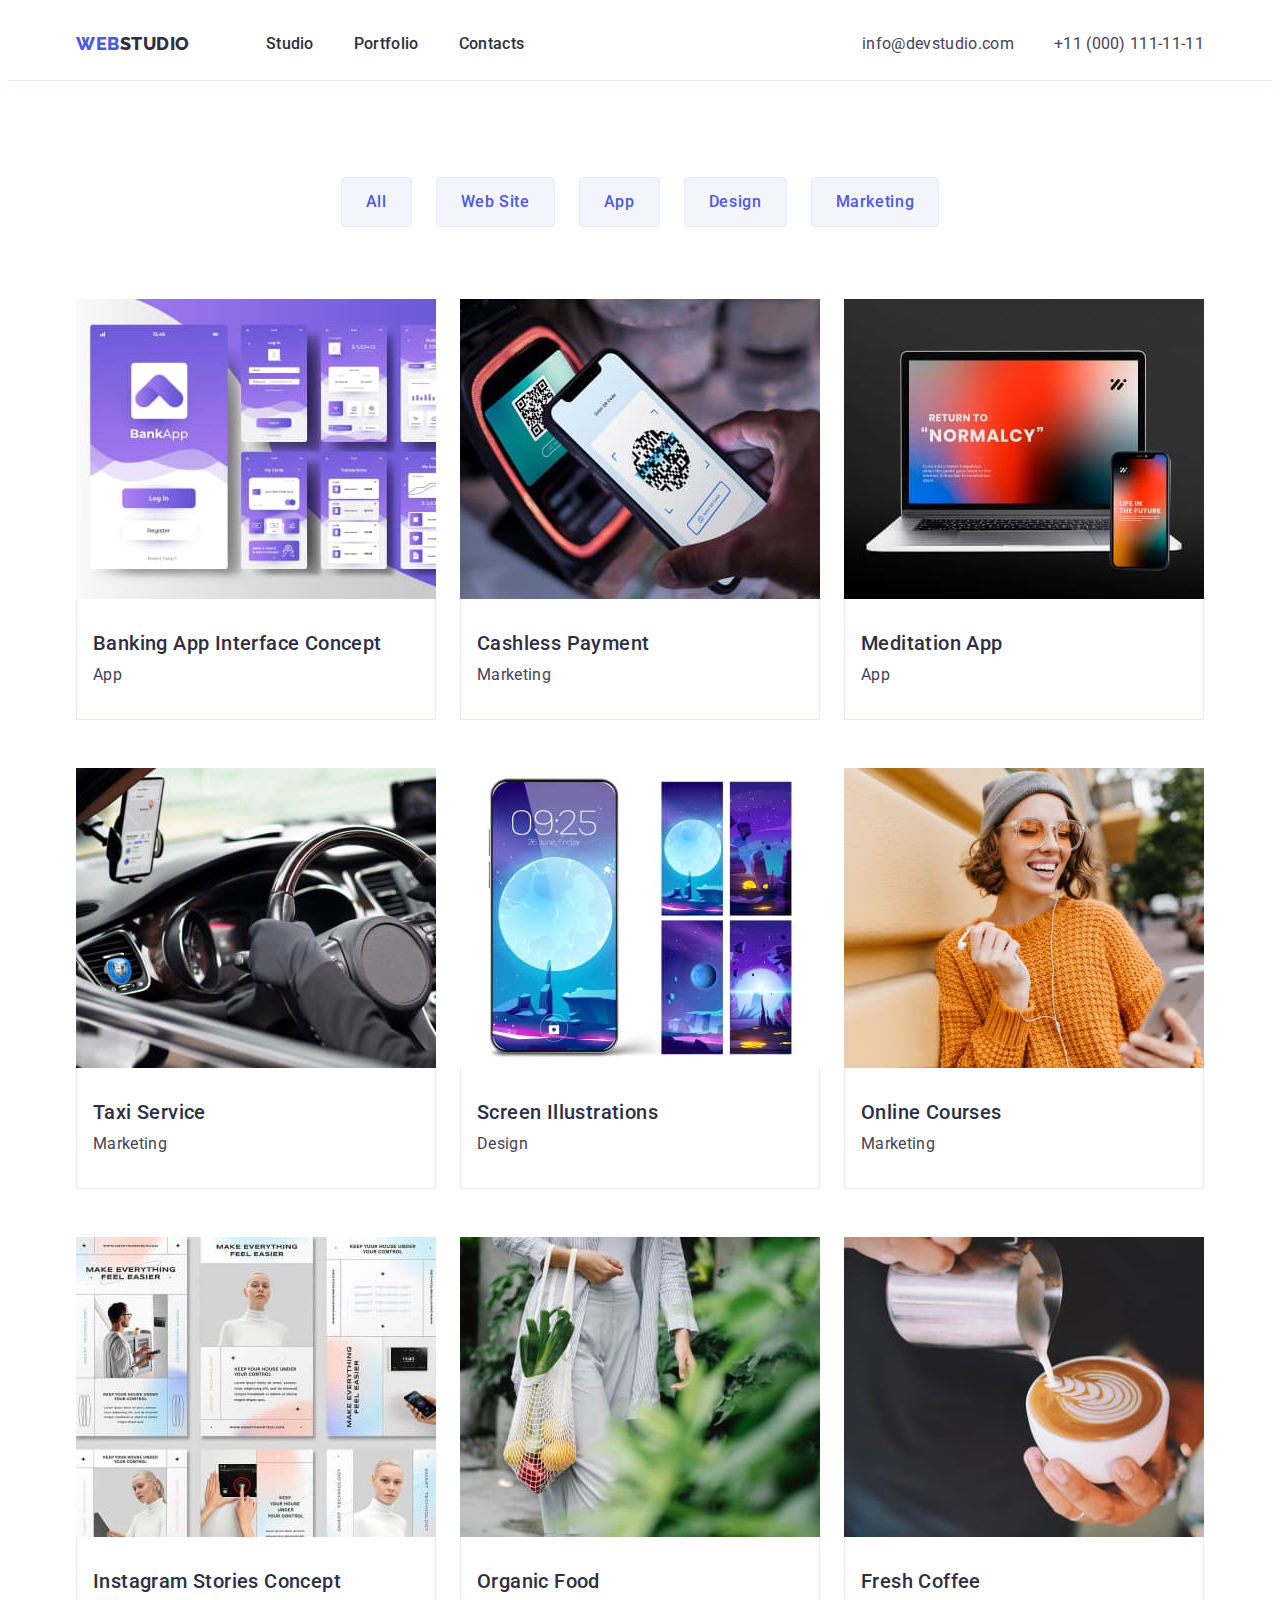
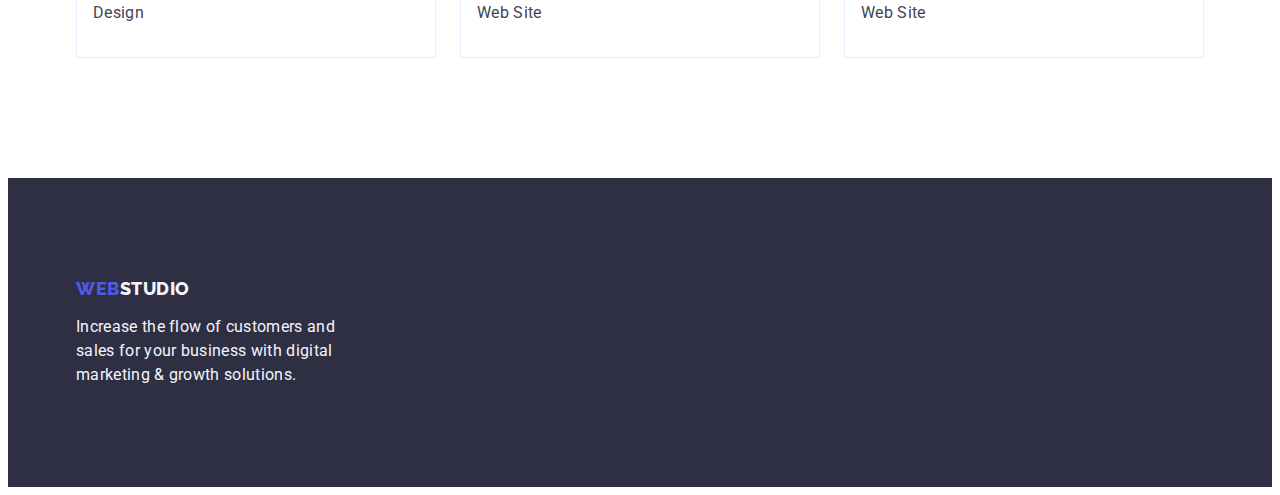
==== commit 6bb7fefe: "correction of mistakes №4" ====
--- a/portfolio.html
+++ b/portfolio.html
@@ -27,7 +27,7 @@
   <body>
     <!--Header section-->
     <header class="header">
-      <div class="container">
+      <div class="container header-container">
         <nav class="nav">
           <a class="logo link" href="./index.html"
             >Web<span class="logo-span link">Studio</span></a
@@ -67,6 +67,7 @@
       <section class="all">
         <div class="container">
           <h1 class="visually-hidden">Portfolio</h1>
+
           <!--Section button -->
 
           <ul class="portfolio list button-portfolio">
@@ -80,8 +81,8 @@
           <!--Projects -->
 
           <ul class="list projects-li">
-            <li>
-              <a class="link image-link" href="">
+            <li class="image-link">
+              <a class="link" href="">
                 <img
                   class="link"
                   src="./images/projects/img1.jpg"
@@ -95,8 +96,8 @@
                 </div>
               </a>
             </li>
-            <li>
-              <a class="link image-link" href="">
+            <li class="image-link">
+              <a class="link" href="">
                 <img
                   class="link"
                   src="./images/projects/img2.jpg"
@@ -110,8 +111,8 @@
                 </div>
               </a>
             </li>
-            <li>
-              <a class="link image-link" href="">
+            <li class="image-link">
+              <a class="link" href="">
                 <img
                   class="link"
                   src="./images/projects/img3.jpg"
@@ -125,8 +126,8 @@
                 </div>
               </a>
             </li>
-            <li>
-              <a class="link image-link" href="">
+            <li class="image-link">
+              <a class="link" href="">
                 <img
                   class="link"
                   src="./images/projects/img4.jpg"
@@ -140,8 +141,8 @@
                 </div>
               </a>
             </li>
-            <li>
-              <a class="link image-link" href="">
+            <li class="image-link">
+              <a class="link" href="">
                 <img
                   class="link"
                   src="./images/projects/img5.jpg"
@@ -155,8 +156,8 @@
                 </div>
               </a>
             </li>
-            <li>
-              <a class="link image-link" href="">
+            <li class="image-link">
+              <a class="link" href="">
                 <img
                   class="link"
                   src="./images/projects/img6.jpg"
@@ -170,8 +171,8 @@
                 </div>
               </a>
             </li>
-            <li>
-              <a class="link image-link" href="">
+            <li class="image-link">
+              <a class="link" href="">
                 <img
                   class="link"
                   src="./images/projects/img7.jpg"
@@ -185,8 +186,8 @@
                 </div>
               </a>
             </li>
-            <li>
-              <a class="link image-link" href="">
+            <li class="image-link">
+              <a class="link" href="">
                 <img
                   class="link"
                   src="./images/projects/img8.jpg"
@@ -200,8 +201,8 @@
                 </div>
               </a>
             </li>
-            <li>
-              <a class="link image-link" href="">
+            <li class="image-link">
+              <a class="link" href="">
                 <img
                   class="link"
                   src="./images/projects/img9.jpg"
--- a/css/styles.css
+++ b/css/styles.css
@@ -7,13 +7,44 @@
   --white-color: #ffffff;
 }
 
+*,
+*::before,
+*::after {
+  box-sizing: border-box;
+}
+
+h1,
+h2,
+h3,
+h4,
+h5,
+h6,
+p {
+  margin: 0;
+}
+
+ul,
+ol {
+  margin: 0;
+  padding-left: 0;
+}
+
 img {
   display: block;
 }
 
 /*special classes*/
 .visually-hidden {
-  visibility: hidden;
+  position: absolute;
+  width: 1px;
+  height: 1px;
+  margin: -1px;
+  border: 0;
+  padding: 0;
+  white-space: nowrap;
+  clip-path: inset(100%);
+  clip: rect(0 0 0 0);
+  overflow: hidden;
 }
 
 .link {
@@ -28,7 +59,6 @@
   width: 1158px;
   margin: 0 auto;
   padding: 0 15px;
-  display: flex;
 }
 
 /*PAGE 1*/
@@ -42,11 +72,21 @@
 
 .header {
   border-bottom: 1px solid #e7e9fc;
+  display: flex;
+}
+
+.header-container {
+  display: flex;
+  justify-content: space-between;
 }
 
 .header-li {
   display: flex;
   gap: 40px;
+}
+
+.header-li:last-child {
+  margin-right: 0;
 }
 
 .nav {
@@ -97,6 +137,7 @@
 
 .header-adress {
   display: flex;
+  padding: 24px 0;
 
   font-size: 16px;
   line-height: 1.5;
@@ -114,12 +155,21 @@
 /*hero section*/
 .hero {
   padding: 188px 0;
+  width: 1440px;
+  height: 600px;
+  flex-shrink: 0;
 
   background-color: var(--dark-blue-color);
 }
 
 .hero-title {
+  display: flex;
+  flex-direction: column;
+  flex-shrink: 0;
   max-width: 496px;
+
+  margin-right: 472px;
+  margin-left: 472px;
 
   font-weight: 700;
   font-size: 56px;
@@ -136,6 +186,13 @@
   border: none;
   border-radius: 4px;
 
+  margin-top: 48px;
+  margin-right: 636px;
+  margin-left: 635px;
+  padding: 16px 32px;
+  align-items: flex-start;
+  gap: 10px;
+
   font-family: 'Roboto', sans-serif;
   font-style: normal;
   font-weight: 500;
@@ -349,6 +406,10 @@
   row-gap: 48px;
 }
 
+.projects-li:last-child {
+  margin-right: 0;
+}
+
 .image-link {
   width: calc((100% - 48px) / 3);
 }
